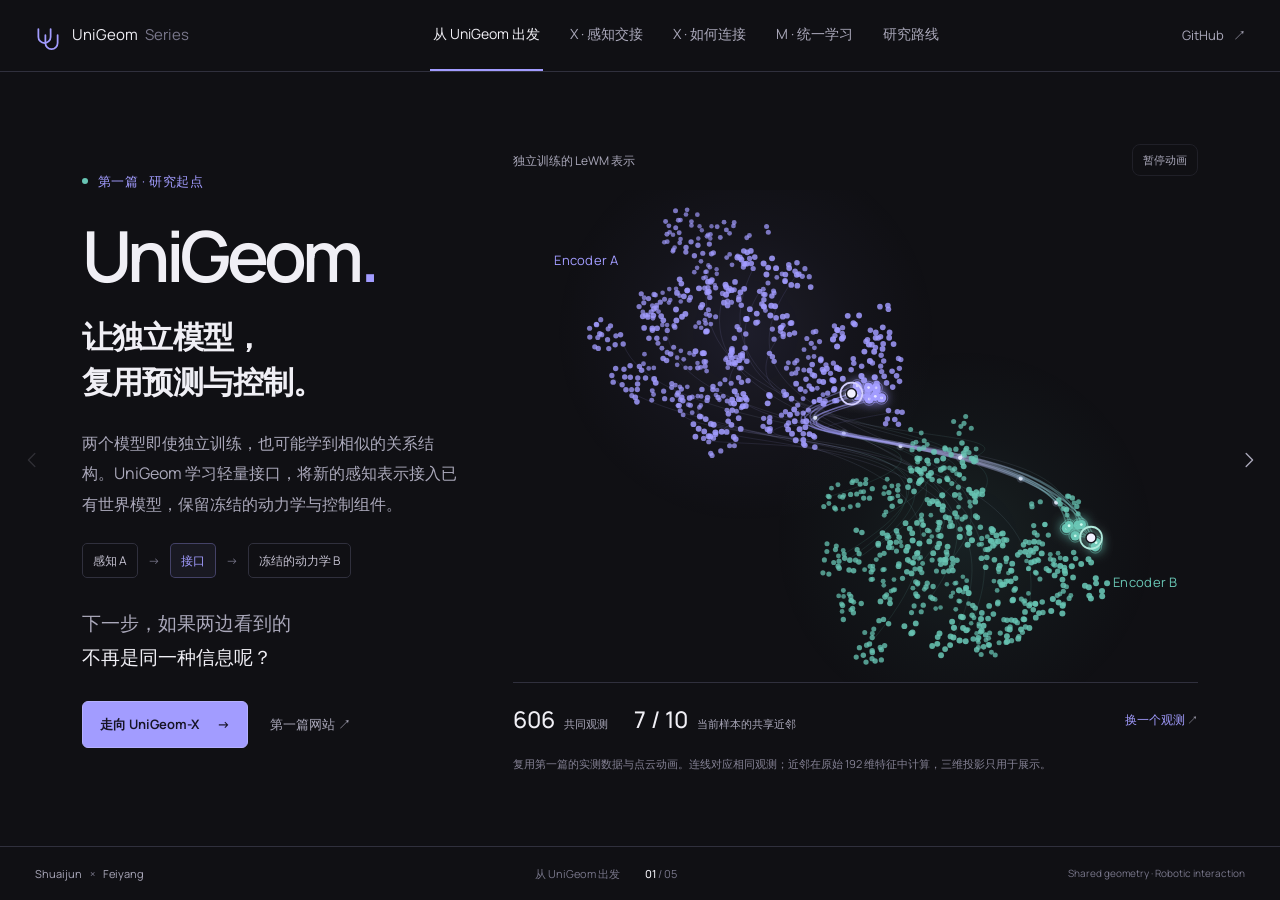
==== index.html @ cc05a34c "feat: publish five-page UniGeom series presentation" ====
<!doctype html>
<html lang="zh-CN">
<head>
  <meta charset="utf-8">
  <meta name="viewport" content="width=device-width,initial-scale=1,viewport-fit=cover">
  <meta name="theme-color" content="#101014">
  <meta name="description" content="从 UniGeom 到 UniGeom-X 与 UniGeom-M：连接独立模型，组织跨模态感知，探索原生多感知世界动作模型。">
  <meta property="og:title" content="UniGeom → UniGeom-X → UniGeom-M">
  <meta property="og:description" content="从共享几何出发，探索多感知机器人的连接、预测与控制。五页交互研究介绍。">
  <title>UniGeom Series — 从共享几何到多感知交互</title>
  <link rel="icon" href="assets/favicon.svg" type="image/svg+xml">
  <link rel="stylesheet" href="assets/site.css">
  <script type="module" src="assets/site.js"></script>
</head>
<body>
<a class="skip" href="#deck">跳到介绍</a>
<header class="site-header">
  <a class="brand" href="#unigeom" aria-label="UniGeom 系列首页"><svg viewBox="0 0 32 32" aria-hidden="true"><path d="M5 8v9a7 7 0 0 0 14 0V8M13 15v9a7 7 0 0 0 14 0v-9"/></svg><span>UniGeom <b>Series</b></span></a>
  <nav class="page-tabs" aria-label="介绍章节" role="tablist">
    <button role="tab" aria-selected="true" aria-controls="slide-unigeom" id="tab-unigeom" data-page="0">从 UniGeom 出发</button>
    <button role="tab" aria-selected="false" aria-controls="slide-handover" id="tab-handover" data-page="1" tabindex="-1">X · 感知交接</button>
    <button role="tab" aria-selected="false" aria-controls="slide-interface" id="tab-interface" data-page="2" tabindex="-1">X · 如何连接</button>
    <button role="tab" aria-selected="false" aria-controls="slide-model" id="tab-model" data-page="3" tabindex="-1">M · 统一学习</button>
    <button role="tab" aria-selected="false" aria-controls="slide-roadmap" id="tab-roadmap" data-page="4" tabindex="-1">研究路线</button>
  </nav>
  <label class="mobile-picker"><span class="sr-only">选择章节</span><select id="mobile-page"><option value="0">01 · 从 UniGeom 出发</option><option value="1">02 · X：感知交接</option><option value="2">03 · X：如何连接</option><option value="3">04 · M：统一学习</option><option value="4">05 · 研究路线</option></select></label>
  <a class="header-link" href="https://github.com/Shuaijun-LIU/UniGeom-X" target="_blank" rel="noopener">GitHub <span aria-hidden="true">↗</span></a>
</header>
<main id="deck" tabindex="-1">
  <section class="slide opening" id="slide-unigeom" role="tabpanel" aria-labelledby="tab-unigeom">
    <div class="copy hero-copy">
      <p class="eyebrow"><span class="status-dot"></span> 第一篇 · 研究起点</p>
      <h1>UniGeom<span class="period">.</span></h1>
      <h2>让独立模型，<br>复用预测与控制。</h2>
      <p class="lead">两个模型即使独立训练，也可能学到相似的关系结构。UniGeom 学习轻量接口，将新的感知表示接入已有世界模型，保留冻结的动力学与控制组件。</p>
      <div class="mini-route" aria-label="感知模型 A 通过接口连接冻结的动力学 B"><span>感知 A</span><i>→</i><span class="accent-box">接口</span><i>→</i><span>冻结的动力学 B</span></div>
      <p class="next-question">下一步，如果两边看到的<br><strong>不再是同一种信息呢？</strong></p>
      <div class="actions"><button class="button primary" data-go="1">走向 UniGeom-X <span aria-hidden="true">→</span></button><a class="text-link" href="https://nebulis-lab.com/UniGeom/" target="_blank" rel="noopener">第一篇网站 ↗</a></div>
    </div>
    <div class="visual hero-visual">
      <div class="visual-top"><span>独立训练的 LeWM 表示</span><button class="motion-toggle" aria-label="暂停动画" aria-pressed="false">暂停动画</button></div>
      <div class="cloud-stage"><canvas id="hero-cloud" aria-label="第一篇中 606 个共同观测的两组实际表征投影"></canvas><span class="cloud-label source">Encoder A</span><span class="cloud-label receiver">Encoder B</span></div>
      <div class="evidence-row"><div><strong>606</strong><span>共同观测</span></div><div><strong id="overlap">—</strong><span>当前样本的共享近邻</span></div><button id="next-observation" class="text-button">换一个观测 <span aria-hidden="true">↗</span></button></div>
      <p class="visual-note">复用第一篇的实测数据与点云动画。连线对应相同观测；近邻在原始 192 维特征中计算，三维投影只用于展示。</p>
      <p id="data-error" role="alert" hidden>实测点云未能加载，请刷新页面重试。</p>
    </div>
  </section>

  <section class="slide" id="slide-handover" role="tabpanel" aria-labelledby="tab-handover" hidden>
    <div class="copy">
      <p class="eyebrow"><span class="project-mark">02</span> UniGeom-X · 研究方案</p>
      <h2>同一个任务，<br>感知需求在变化。</h2>
      <p class="english-title">Shared Geometry for Cross-Modal Robotics</p>
      <p class="lead">插入一个插头，接近时需要看清孔位，接触后需要感知局部偏差和阻力。我们希望独立学习的视觉、深度与触觉能力，能在同一次操作中接续工作。</p>
      <div class="step-list" id="phase-controls" aria-label="查看交互阶段">
        <button data-phase="0" aria-pressed="true"><span>01</span><div><strong>接近目标</strong><p>视觉与深度建立目标位置和相对姿态。</p></div></button>
        <button data-phase="1" aria-pressed="false"><span>02</span><div><strong>建立接触</strong><p>触觉补充局部接触信息，延续已有任务状态。</p></div></button>
        <button data-phase="2" aria-pressed="false"><span>03</span><div><strong>修正并插入</strong><p>根据接触反馈调整动作，视觉继续提供全局信息。</p></div></button>
      </div>
      <p class="takeaway">感知可以切换，<strong>对任务的理解不应从头开始。</strong></p>
    </div>
    <div class="visual interaction-visual">
      <div class="visual-top"><span>同一次插入 · 连续交互示意</span><button class="motion-toggle" aria-label="暂停动画" aria-pressed="false">暂停动画</button></div>
      <div class="scene-area"><svg id="interaction-scene" viewBox="0 0 840 470" role="img" aria-label="机器人夹爪从接近目标到接触修正的概念动画"></svg></div>
      <div class="scene-controls"><label class="toggle"><input type="checkbox" id="occlusion"><span class="switch"></span>遮挡接触区域的视觉</label><span id="phase-label" class="phase-label">接近目标</span></div>
      <div class="memory-line"><span class="memory-dot"></span><span id="state-caption">目标孔位与任务目标，由视觉阶段建立。</span></div>
      <p class="visual-note">动作与传感器显示是研究情境示意，不是模型预测或实验结果。拟先从插入与抓取滑移任务验证。</p>
    </div>
  </section>

  <section class="slide" id="slide-interface" role="tabpanel" aria-labelledby="tab-interface" hidden>
    <div class="copy">
      <p class="eyebrow"><span class="project-mark">02</span> UniGeom-X · 候选机制</p>
      <h2>连接共同信息，<br>保留各自所长。</h2>
      <p class="lead">视觉看见场景，触觉感知局部接触。两者无法完整替代。我们只对齐当前交互中能够对应的关系，同时保留压力、滑移等模态特有的信息。</p>
      <div class="explanation-lines">
        <div><span class="line-number">1</span><p><strong>先保留独立模型。</strong>第一轮冻结编码器，用轻量接口学习局部几何关系。</p></div>
        <div><span class="line-number">2</span><p><strong>再承接交互状态。</strong>共同信息与各模态原有特征一起进入历史模块，支持 ACT 或 Diffusion Policy。</p></div>
        <div><span class="line-number">3</span><p><strong>最后看功能是否改善。</strong>比较普通融合、模态切换与几何接口，检验交接连续性和新模态接入成本。</p></div>
      </div>
      <p class="takeaway">研究重点是<strong>独立能力如何组合</strong>，而不是把所有模态压成相同表示。</p>
    </div>
    <div class="visual mechanism-visual">
      <div class="visual-top"><span>Shared Interaction Geometry</span><button class="motion-toggle" aria-label="暂停动画" aria-pressed="false">暂停动画</button></div>
      <div class="mechanism-toolbar"><div class="segmented" id="geometry-mode" aria-label="几何关系类型"><button data-relation="state" aria-pressed="true">状态关系</button><button data-relation="transition" aria-pressed="false">变化关系</button></div><label class="toggle"><input type="checkbox" id="touch-connected" checked><span class="switch"></span>接入触觉</label></div>
      <svg id="interface-scene" viewBox="0 0 920 510" role="img" aria-label="独立编码器通过共享关系与特有信息旁路连接历史状态和控制策略"></svg>
      <p class="operation-caption" id="interface-caption">局部形状和相对位置可以联系；触觉的局部压力信息仍沿独立旁路保留。</p>
      <p class="visual-note">候选接口示意。必要时可加入轻量接收方适配或动作修正。</p>
    </div>
  </section>

  <section class="slide" id="slide-model" role="tabpanel" aria-labelledby="tab-model" hidden>
    <div class="copy">
      <p class="eyebrow"><span class="project-mark sand">03</span> UniGeom-M · 研究方案</p>
      <h2>不仅决定动作，<br>也预测接触的后果。</h2>
      <p class="english-title">A Multimodal World-Action Model<br>for Robotic Interaction</p>
      <p class="lead">第三篇转向模型内部：继承开源预训练 WAM，改造跨模态交互与预测模块，让视觉、深度、触觉、受力和动作共同描述同一次物理交互。</p>
      <div class="model-thesis"><span class="small-label">关键研究问题</span><p>预测画面里已经接触，触觉与受力预测是否也合理？<strong>这种一致性，能否真正帮助生成更合适的动作？</strong></p></div>
      <p class="supporting">优先评估 N₀-TWAM 等已有底座；从新增深度与受力路径起步，再研究几何交互与物理一致性。目标是形成自己的模型权重、训练流程和部署能力。</p>
    </div>
    <div class="visual model-visual">
      <div class="visual-top"><span>一个模型，两种候选运行方式</span><button class="motion-toggle" aria-label="暂停动画" aria-pressed="false">暂停动画</button></div>
      <div class="segmented mode-control" id="model-mode" aria-label="模型运行方式"><button data-mode="joint" aria-pressed="true">联合生成世界与动作</button><button data-mode="conditioned" aria-pressed="false">给定动作，预测后果</button></div>
      <svg id="model-scene" viewBox="0 0 920 510" role="img" aria-label="多模态历史进入统一世界动作模型，产生未来感知与动作序列"></svg>
      <div class="candidate-row"><span>查看动作情境</span><div class="segmented" id="candidate-controls"><button data-candidate="advance" aria-pressed="false">继续前进</button><button data-candidate="correct" aria-pressed="true">修正姿态</button></div></div>
      <p class="operation-caption" id="model-caption">联合模式同时生成未来感知与动作；图中展示修正姿态这一示意情境。</p>
      <p class="visual-note">架构与定性后果均为方案示意，非训练模型输出。</p>
    </div>
  </section>

  <section class="slide roadmap-slide" id="slide-roadmap" role="tabpanel" aria-labelledby="tab-roadmap" hidden>
    <div class="roadmap-heading"><div><p class="eyebrow">一条主线，三个研究层次</p><h2>从复用已有能力，<br>到学习多感知交互。</h2></div><p>两项后续研究共享环境、数据与任务，<br>分别回答系统组合和模型学习的问题。</p></div>
    <div class="series-map">
      <article class="series-column foundation"><span class="series-index">01 / STARTING POINT</span><h3>UniGeom</h3><p class="series-tagline">连接已有模型</p><div class="series-glyph" id="glyph-foundation" aria-hidden="true"></div><p>用轻量接口替换感知，复用已有世界模型的预测与控制组件。</p><a href="https://nebulis-lab.com/UniGeom/" target="_blank" rel="noopener" class="text-link">查看第一篇的实验 ↗</a></article>
      <article class="series-column"><span class="series-index">02 / CROSS-MODAL</span><h3>UniGeom-X</h3><p class="series-tagline">组织独立感知能力</p><div class="series-glyph" id="glyph-x" aria-hidden="true"></div><p>先检验局部共享几何，再学习连接接口。重点看感知交接、信息互补和新模块接入。</p><span class="proposal-tag">独立模型 + 轻量连接</span></article>
      <article class="series-column model-column"><span class="series-index">03 / MULTIMODAL WAM</span><h3>UniGeom-M</h3><p class="series-tagline">统一学习物理交互</p><div class="series-glyph" id="glyph-m" aria-hidden="true"></div><p>从预训练 WAM 继续训练，联合预测多感知未来与动作，检验物理一致性对控制的作用。</p><span class="proposal-tag">架构改造 + 自主权重</span></article>
    </div>
    <div class="shared-foundation"><span class="foundation-label">共享实验基础</span><div><span>同步 RGB-D / 触觉 / 本体数据</span><span>插入与抓取滑移</span><span>失败、恢复与动作干预轨迹</span></div></div>
    <div class="research-path"><div><b>先跑通</b><p>选一个成熟平台，建立可执行基线。</p></div><span aria-hidden="true">→</span><div><b>再验证</b><p>公平比较接口、预测和真实控制收益。</p></div><span aria-hidden="true">→</span><div><b>按证据扩展</b><p>再考虑跨模型、跨传感器与更多任务。</p></div></div>
    <p class="roadmap-note">X 与 M 均为研究规划。新增模态须有可用的仿真数据支持；不要求集齐所有模态、平台或备选架构。</p>
  </section>
</main>
<button id="previous" class="page-arrow previous" aria-label="上一页"><svg viewBox="0 0 24 24" aria-hidden="true"><path d="m14 5-7 7 7 7"/></svg></button>
<button id="next" class="page-arrow next" aria-label="下一页"><svg viewBox="0 0 24 24" aria-hidden="true"><path d="m10 5 7 7-7 7"/></svg></button>
<footer><span>Shuaijun <span class="times">×</span> Feiyang</span><div class="footer-center"><span id="page-title">从 UniGeom 出发</span><span class="page-count"><b id="page-number">01</b> / 05</span></div><span class="footer-note">Shared geometry · Robotic interaction</span></footer>
<noscript><p class="noscript">请启用 JavaScript 以查看五页交互介绍。研究内容也可在仓库 README 中阅读。</p></noscript>
</body>
</html>
---- assets/site.css ----
@font-face{font-family:Manrope;src:url('fonts/manrope.ttf') format('truetype');font-display:swap;font-weight:200 800}
:root{color-scheme:dark;--bg:#101014;--surface:#17171f;--surface2:#1e1e29;--ink:#f0eff5;--muted:#aaa8ba;--faint:#79778b;--line:#30303d;--purple:#a29cff;--teal:#68c5b4;--sand:#d7b78f;--header:72px;--footer:54px}
*{box-sizing:border-box}html,body{margin:0;width:100%;height:100%}body{background:var(--bg);color:var(--ink);font:16px/1.75 Manrope,'Noto Sans CJK SC','Microsoft YaHei',Arial,sans-serif;overflow:hidden;-webkit-font-smoothing:antialiased}button,input,select{font:inherit}button,a,select{ -webkit-tap-highlight-color:transparent}button{color:inherit;cursor:pointer}button:disabled{opacity:.2;cursor:default}a{color:inherit;text-decoration:none}a:hover{color:var(--purple)}button{background:transparent;border:1px solid var(--line);border-radius:8px}button:hover:not(:disabled){background:#a29cff0c;border-color:#68627e}button:focus-visible,a:focus-visible,input:focus-visible,select:focus-visible{outline:2px solid var(--purple);outline-offset:5px}h1,h2,h3,p{margin:0}h1,h2,h3{font-weight:600;line-height:1.35;letter-spacing:-.035em}p{color:var(--muted)}strong{color:var(--ink);font-weight:600}[hidden]{display:none!important}svg{display:block;overflow:visible}svg text{font-family:Manrope,'Noto Sans CJK SC','Microsoft YaHei',Arial,sans-serif}svg path,svg line,svg polyline{stroke-linecap:round;stroke-linejoin:round}.sr-only{position:absolute;width:1px;height:1px;overflow:hidden;clip:rect(0,0,0,0)}.skip{position:fixed;top:-100px;left:20px;z-index:20}.skip:focus{top:10px;background:var(--surface);padding:10px}
.site-header{height:var(--header);padding:0 34px;display:flex;align-items:center;gap:28px;border-bottom:1px solid var(--line)}.brand{display:flex;gap:10px;align-items:center;white-space:nowrap;font-size:15px}.brand svg{width:28px;height:28px;stroke:var(--purple);stroke-width:2;fill:none}.brand b{font-weight:400;color:var(--faint);margin-left:4px}.page-tabs{display:flex;align-items:stretch;justify-content:center;gap:24px;flex:1;height:100%}.page-tabs button{border:0;border-bottom:2px solid transparent;border-radius:0;color:var(--muted);font-size:14px;white-space:nowrap;padding:0 3px}.page-tabs button[aria-selected=true]{border-bottom-color:var(--purple);color:var(--ink)}.page-tabs button:hover{background:none}.header-link{font-size:13px;color:var(--muted)}.header-link span{margin-left:6px}.mobile-picker{display:none}
#deck{height:calc(100dvh - var(--header) - var(--footer));max-width:1760px;margin:auto;position:relative}.slide{height:100%;display:grid;grid-template-columns:minmax(310px,.85fr) minmax(480px,1.55fr);align-items:center;gap:5%;padding:38px 6.4%;overflow-y:auto;scrollbar-width:thin;animation:enter .45s both}.copy{max-width:510px}.eyebrow{display:flex;align-items:center;gap:10px;color:var(--purple);font-size:13px;letter-spacing:.04em;margin-bottom:24px}.project-mark{border:1px solid #a29cff45;width:28px;height:28px;border-radius:50%;display:inline-flex;align-items:center;justify-content:center;font-size:11px}.project-mark.sand{color:var(--sand);border-color:#d7b78f45}.status-dot{width:6px;height:6px;background:var(--teal);border-radius:50%}h1{font-size:clamp(56px,5.5vw,88px);letter-spacing:-.065em;line-height:1.1;margin-bottom:20px}.period{color:var(--purple)}h2{font-size:clamp(29px,2.7vw,43px);line-height:1.45;letter-spacing:-.025em}.hero-copy h2{font-size:clamp(27px,2.45vw,39px)}.lead{font-size:16px;line-height:1.9;margin-top:23px}.english-title{font-size:13px;line-height:1.7;margin-top:13px;color:var(--purple);letter-spacing:.005em}.next-question{font-size:19px;line-height:1.8;margin-top:28px}.next-question strong{font-weight:500}.mini-route{display:flex;align-items:center;gap:10px;margin-top:24px;font-size:12px;white-space:nowrap}.mini-route span{border:1px solid var(--line);padding:6px 10px;border-radius:5px;color:#c4c1d0}.mini-route i{font-style:normal;color:var(--faint)}.mini-route .accent-box{color:var(--purple);background:#a29cff10;border-color:#a29cff50}.actions{display:flex;align-items:center;gap:22px;margin-top:27px}.button{padding:11px 17px;font-size:13px;display:inline-flex;align-items:center;gap:18px;border-radius:6px}.button.primary{background:#a29cff;color:#171425;border:1px solid #b4afff;font-weight:650}.button.primary:hover{background:#b5b0ff;color:#171425}.text-link{font-size:13px;color:var(--muted)}.text-button{font-size:12px;border:0;padding:8px 0;color:var(--purple);white-space:nowrap}.visual{min-width:0;display:flex;flex-direction:column;position:relative;align-self:center}.visual-top{display:flex;justify-content:space-between;align-items:center;gap:16px;color:var(--muted);font-size:12px;min-height:32px;margin-bottom:14px}.motion-toggle{font-size:11px;padding:5px 10px;color:var(--muted);border-color:#30303d80}.hero-visual{height:min(630px,calc(100dvh - 190px))}.cloud-stage{flex:1;position:relative;min-height:260px}.cloud-stage canvas{width:100%;height:100%;display:block}.cloud-label{position:absolute;font-size:13px;letter-spacing:.02em}.cloud-label.source{left:6%;top:12%;color:var(--purple)}.cloud-label.receiver{right:3%;bottom:18%;color:var(--teal)}.evidence-row{display:flex;align-items:center;gap:26px;border-top:1px solid var(--line);padding-top:16px}.evidence-row>div{display:flex;align-items:baseline;gap:9px}.evidence-row strong{font-size:23px;font-weight:500}.evidence-row span{font-size:11px;color:var(--muted)}.evidence-row>button{margin-left:auto}.visual-note{font-size:11px;line-height:1.8;color:#858295;margin-top:15px;max-width:730px}.step-list{margin:23px 0 20px;display:grid;gap:6px}.step-list button{display:flex;text-align:left;gap:15px;align-items:flex-start;padding:12px 14px;border-color:transparent}.step-list button>span{font-size:11px;color:var(--faint);padding-top:5px}.step-list button strong{font-size:15px;font-weight:500}.step-list button p{font-size:13px;line-height:1.7;margin-top:4px}.step-list button[aria-pressed=true]{background:#a29cff09;border-color:#a29cff36}.step-list button[aria-pressed=true]>span{color:var(--purple)}.takeaway{font-size:14px;line-height:1.9;border-left:2px solid var(--purple);padding-left:15px;margin-top:23px}.scene-area{position:relative;overflow:hidden;border-radius:12px;background:radial-gradient(ellipse at 58% 48%,#22212d 0%,#15151c 55%,#111117 85%);border:1px solid #292833}.scene-area svg{width:100%;height:auto}.scene-controls{display:flex;justify-content:space-between;align-items:center;gap:12px;margin-top:16px;font-size:12px}.toggle{display:inline-flex;align-items:center;gap:9px;font-size:12px;cursor:pointer;color:var(--muted);white-space:nowrap}.toggle input{position:absolute;width:1px;height:1px;opacity:0}.switch{width:30px;height:17px;border-radius:20px;border:1px solid #504d61;position:relative;background:#25232e;flex-shrink:0}.switch:after{content:'';position:absolute;left:3px;top:3px;width:9px;height:9px;border-radius:50%;background:#918caa;transition:transform .2s,background .2s}.toggle input:checked+.switch{background:#a29cff24;border-color:var(--purple)}.toggle input:checked+.switch:after{transform:translateX(13px);background:var(--purple)}.toggle input:focus-visible+.switch{outline:2px solid var(--purple);outline-offset:4px}.phase-label{color:var(--teal)}.memory-line{display:flex;align-items:center;gap:10px;margin-top:18px;padding:13px 16px;background:#68c5b40a;border:1px solid #68c5b42a;border-radius:7px;color:#b5c7c6;font-size:13px;min-height:51px}.memory-dot{width:6px;height:6px;border-radius:50%;background:var(--teal);flex-shrink:0}.explanation-lines{display:grid;gap:19px;margin-top:28px}.explanation-lines>div{display:flex;gap:16px}.line-number{font-size:12px;color:var(--purple);padding-top:3px}.explanation-lines p{font-size:14px;line-height:1.85}.explanation-lines strong{font-weight:500}.mechanism-toolbar{display:flex;align-items:center;justify-content:space-between;gap:12px;margin:8px 0 0}.segmented{display:inline-flex;border:1px solid var(--line);border-radius:7px;padding:3px;gap:3px}.segmented button{border:0;font-size:12px;padding:7px 12px;white-space:nowrap;color:var(--muted);border-radius:4px}.segmented button[aria-pressed=true]{background:#a29cff1b;color:#d5d1ff}.mechanism-visual>svg,.model-visual>svg{width:100%;height:auto}.operation-caption{font-size:13px;color:#b9b5c9;line-height:1.9;min-height:48px}.model-thesis{margin:26px 0 19px;border-left:2px solid var(--sand);padding-left:18px}.model-thesis .small-label{font-size:11px;color:var(--sand)}.model-thesis p{font-size:16px;margin-top:8px;line-height:1.9}.model-thesis strong{display:block;font-size:16px;font-weight:500;margin-top:5px}.supporting{font-size:13px;line-height:1.9}.mode-control{align-self:flex-start;margin:4px 0 6px}.candidate-row{display:flex;align-items:center;justify-content:space-between;gap:15px;margin:0 0 12px}.candidate-row>span{font-size:12px;color:var(--sand)}.model-visual .segmented button[aria-pressed=true]{background:#d7b78f1a;color:var(--sand)}
.roadmap-slide{display:flex;flex-direction:column;align-items:stretch;justify-content:center;gap:0;padding-top:24px;padding-bottom:24px}.roadmap-heading{display:flex;justify-content:space-between;align-items:flex-end;gap:30px;margin-bottom:30px}.roadmap-heading .eyebrow{margin-bottom:10px}.roadmap-heading h2{font-size:clamp(26px,2.5vw,37px)}.roadmap-heading>p{font-size:14px;line-height:1.9;margin-bottom:5px}.series-map{display:grid;grid-template-columns:repeat(3,1fr);gap:0}.series-column{padding:6px 35px 16px;border-left:1px solid var(--line);min-width:0}.series-column:first-child{padding-left:0;border:0}.series-column:last-child{padding-right:0}.series-index{font-size:10px;letter-spacing:.12em;color:var(--faint)}.series-column h3{font-size:34px;margin:12px 0 5px;color:var(--purple);letter-spacing:-.04em}.series-column.model-column h3{color:var(--sand)}.series-column.foundation h3{color:var(--ink)}.series-tagline{font-size:17px;color:var(--ink)}.series-glyph{height:73px;margin:12px 0}.series-glyph svg{height:100%;width:100%}.series-column>p:not(.series-tagline){font-size:13px;line-height:1.9;min-height:52px}.series-column .text-link,.proposal-tag{display:inline-block;margin-top:14px;font-size:11px;color:var(--faint)}.shared-foundation{margin-top:18px;border-top:1px solid var(--line);border-bottom:1px solid var(--line);padding:17px 0;display:flex;gap:35px;align-items:center}.foundation-label{font-size:12px;color:var(--teal);white-space:nowrap}.shared-foundation>div{display:flex;flex-wrap:wrap;gap:12px 35px;font-size:12px;color:var(--muted)}.research-path{display:flex;align-items:center;justify-content:space-between;gap:25px;margin-top:23px}.research-path>div{flex:1}.research-path b{font-size:14px;font-weight:500}.research-path p{font-size:12px;margin-top:5px}.research-path>span{color:var(--faint);font-size:18px}.roadmap-note{font-size:11px;color:var(--faint);margin-top:20px}.page-arrow{position:fixed;top:calc(50% - 16px);width:35px;height:52px;border:0;display:flex;justify-content:center;align-items:center;z-index:6;color:var(--muted)}.page-arrow svg{width:22px;height:22px;fill:none;stroke:currentColor;stroke-width:1.5}.previous{left:15px}.next{right:15px}footer{height:var(--footer);padding:0 35px;border-top:1px solid var(--line);display:flex;justify-content:space-between;align-items:center;font-size:11px;color:var(--faint)}footer>span:first-child{color:var(--muted)}.times{padding:0 6px;color:var(--faint)}.footer-center{display:flex;gap:25px;align-items:center}.page-count{font-size:11px}.page-count b{color:var(--ink);font-weight:500}.footer-note{font-size:10px}.noscript{position:fixed;bottom:65px;left:20px;background:var(--surface);padding:20px;z-index:8}.scene-label{font-size:14px;fill:#aaa8ba}.scene-title{font-size:17px;fill:#f0eff5}.scene-small{font-size:12px;fill:#858295}.scene-node{fill:#191921;stroke:#383543;stroke-width:1.2}.wire{fill:none;stroke:#494353;stroke-width:1.6}.wire.on{stroke:#a29cff}.svg-label{font-size:17px;fill:#e0dce9}.svg-small{font-size:13px;fill:#aaa8ba}.svg-tiny{font-size:12px;fill:#858295}.svg-title{font-size:20px;fill:#f0eff5}.node-active{stroke:#a29cff!important}.faded{opacity:.3}
@keyframes enter{from{opacity:0;transform:translateY(8px)}to{opacity:1;transform:translateY(0)}}
@media(min-width:1000px) and (max-height:780px){.slide{padding-top:22px;padding-bottom:22px;gap:4%}.eyebrow{margin-bottom:15px}.lead{font-size:14px;margin-top:17px}.hero-copy h1{font-size:65px}.hero-copy h2{font-size:30px}.next-question{font-size:16px;margin-top:18px}.mini-route{margin-top:18px}.actions{margin-top:20px}.step-list{margin:15px 0}.step-list button{padding:8px 10px}.takeaway{margin-top:16px;font-size:13px}.explanation-lines{gap:13px;margin-top:20px}.explanation-lines p{font-size:13px}.model-thesis{margin:18px 0}.model-thesis p,.model-thesis strong{font-size:14px}.visual-note{font-size:10px;margin-top:10px}.roadmap-heading{margin-bottom:20px}.series-glyph{height:55px;margin:8px 0}.series-column h3{font-size:30px}.shared-foundation{margin-top:12px;padding:13px 0}.research-path{margin-top:16px}.roadmap-note{margin-top:13px}}
@media(max-width:1190px){.site-header{padding:0 24px;gap:14px}.brand b{display:none}.page-tabs{gap:17px}.page-tabs button{font-size:12px}.slide{padding-left:6%;padding-right:6%;gap:4%;grid-template-columns:minmax(285px,.9fr) minmax(400px,1.4fr)}.evidence-row{gap:14px}.evidence-row strong{font-size:19px}.evidence-row>div{gap:6px}.evidence-row span{font-size:10px}.series-column{padding-left:25px;padding-right:25px}}
@media(max-width:950px){:root{--header:62px;--footer:54px}.brand{font-size:13px}.page-tabs{display:none}.mobile-picker{display:block;flex:1;text-align:center}.mobile-picker select{max-width:100%;font-size:13px;color:var(--ink);background:var(--bg);border:1px solid var(--line);padding:8px 10px;border-radius:6px}.slide{display:flex;flex-direction:column;align-items:stretch;padding:28px 7%;gap:25px;justify-content:flex-start}.copy{max-width:none}.hero-copy h1{font-size:56px}.copy h2{font-size:31px}.eyebrow{margin-bottom:12px}.lead{font-size:14px;line-height:1.9;margin-top:15px}.hero-copy .lead{max-width:600px}.mini-route{margin-top:17px}.next-question{font-size:16px;margin-top:18px}.next-question br{display:none}.actions{margin-top:19px}.hero-visual{height:460px;min-height:460px;width:100%}.visual{width:100%}.visual-top{font-size:11px}.visual-note{font-size:11px}.step-list{grid-template-columns:repeat(3,1fr);gap:5px}.step-list button{display:block;padding:10px}.step-list button>span{display:block;padding:0;margin-bottom:3px}.step-list button strong{font-size:13px}.step-list button p{font-size:11px}.takeaway{font-size:13px}.explanation-lines{gap:12px;margin-top:19px}.explanation-lines p{font-size:13px}.model-thesis{margin:20px 0}.model-thesis p,.model-thesis strong{font-size:14px}.roadmap-heading{display:block;margin-bottom:10px}.roadmap-heading>p{font-size:13px;margin-top:15px}.series-map{display:block}.series-column,.series-column:first-child,.series-column:last-child{padding:23px 0;border-left:0;border-bottom:1px solid var(--line)}.series-column h3{font-size:31px;margin-top:8px}.series-glyph{max-width:400px;height:55px;margin:8px 0}.series-column>p:not(.series-tagline){min-height:0;max-width:540px}.shared-foundation{flex-direction:column;align-items:flex-start;gap:10px;border-top:0;margin:0}.shared-foundation>div{gap:8px 20px}.research-path{gap:12px}.research-path p{font-size:11px}.roadmap-note{margin:15px 0}.page-arrow{top:auto;bottom:5px;height:44px;width:44px}.previous{left:5px}.next{right:5px}footer{padding:0 62px;font-size:10px}.footer-note{display:none}.footer-center{gap:12px}.visual-top .motion-toggle{font-size:10px}}
@media(max-width:500px){.site-header{padding:0 15px;gap:9px}.brand span{display:none}.brand svg{width:24px}.header-link{font-size:11px}.slide{padding:23px 22px;gap:25px}.copy h2{font-size:28px}.hero-copy h1{font-size:56px}.hero-copy h2{font-size:28px}.lead{font-size:13px}.english-title{font-size:11px}.mini-route{font-size:10px;gap:7px}.mini-route span{padding:5px 7px}.button{font-size:12px;padding:10px 12px;gap:12px}.actions{gap:16px}.text-link{font-size:11px}.hero-visual{height:375px;min-height:375px}.cloud-stage{min-height:230px}.cloud-label{font-size:11px}.evidence-row{gap:11px;flex-wrap:wrap}.evidence-row strong{font-size:18px}.evidence-row>button{margin-left:0}.evidence-row span{font-size:10px}.visual-note{font-size:10px}.step-list{display:flex;flex-direction:column;gap:3px;margin-bottom:12px}.step-list button{display:flex;gap:13px;text-align:left;padding:9px 11px}.step-list button>span{padding-top:3px}.step-list button p{font-size:12px}.step-list button strong{font-size:14px}.takeaway{margin-top:17px}.scene-controls{align-items:flex-start;font-size:10px;gap:7px}.toggle{font-size:11px;gap:7px}.memory-line{font-size:12px;padding:11px 12px}.mechanism-toolbar{flex-wrap:wrap;gap:12px;margin-bottom:12px}.segmented button{font-size:11px;padding:6px 9px}.mechanism-visual>svg,.model-visual>svg{min-height:255px}.operation-caption{font-size:12px}.candidate-row{flex-wrap:wrap;margin-top:8px;gap:7px}.candidate-row>span{font-size:11px}.mode-control{width:100%}.mode-control button{flex:1;font-size:10px;padding:7px 6px}.footer-center{gap:10px}#page-title{display:none}.research-path{flex-direction:column;align-items:flex-start;gap:12px}.research-path>span{display:none}.research-path p{font-size:12px}.research-path>div{padding-left:13px;border-left:1px solid var(--line)}.roadmap-heading>p br{display:none}}
@media(prefers-reduced-motion:reduce){*,*:before,*:after{animation:none!important;transition:none!important}}
.flow-light{stroke-dashoffset:var(--flow-offset,0)}.contact-ring{opacity:var(--contact-opacity,.65)}.motion-paused .flow-light{stroke-dashoffset:0;opacity:.6}.motion-paused .contact-ring{opacity:.65}.roadmap-slide .flow-light{stroke-dashoffset:0}
@media(max-width:500px){.scene-area svg{min-height:260px}.mechanism-visual>svg,.model-visual>svg{min-height:0;margin:10px 0}.visual-top{gap:8px}.visual-top>span{max-width:75%}}
.roadmap-slide{gap:0;justify-content:safe center}.slide{align-items:safe center}.visual{align-self:safe center}
@media(min-width:951px) and (max-height:780px){.mechanism-visual>svg,.model-visual>svg{max-height:310px}.scene-area svg{max-height:330px}.visual-top{margin-bottom:9px}.operation-caption{min-height:0}.scene-controls{margin-top:12px}.memory-line{margin-top:12px}.roadmap-heading h2{font-size:28px}.series-column{padding-bottom:10px}.series-column h3{margin-top:8px}.series-column .text-link,.proposal-tag{margin-top:8px}.roadmap-slide{padding-top:17px;padding-bottom:17px}}
@media(max-width:950px){.slide{align-items:stretch}.roadmap-slide{justify-content:flex-start}.visual{flex-shrink:0}}
.roadmap-slide{align-items:stretch}
@media(min-width:951px) and (max-height:780px){#slide-handover .step-list button{padding-top:6px;padding-bottom:6px}}
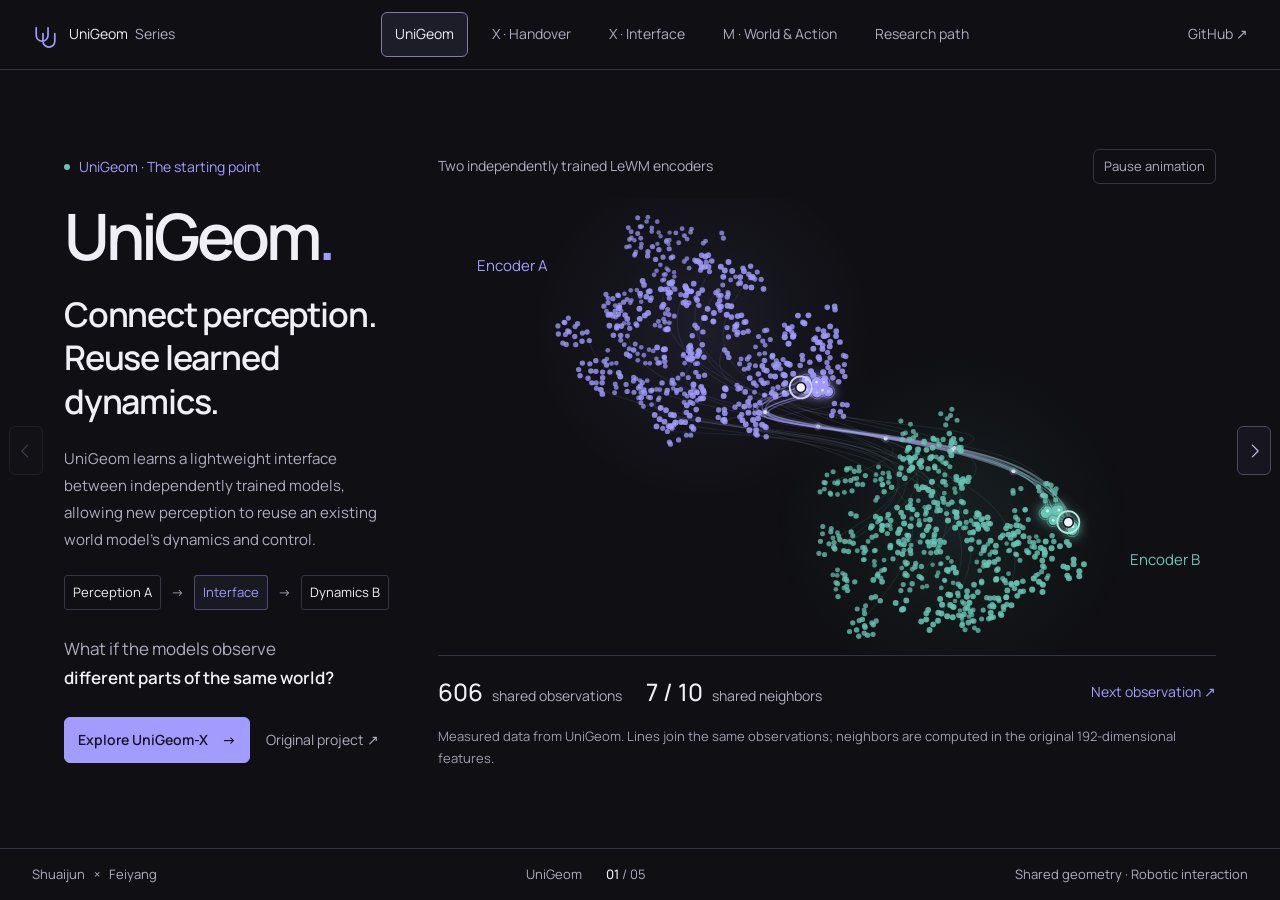
==== commit 829694b8: "design: refine English presentation and architecture diagrams" ====
--- a/index.html
+++ b/index.html
@@ -1,128 +1,121 @@
-<!doctype html>
-<html lang="zh-CN">
+<!DOCTYPE html>
+
+<html lang="en">
 <head>
-  <meta charset="utf-8">
-  <meta name="viewport" content="width=device-width,initial-scale=1,viewport-fit=cover">
-  <meta name="theme-color" content="#101014">
-  <meta name="description" content="从 UniGeom 到 UniGeom-X 与 UniGeom-M：连接独立模型，组织跨模态感知，探索原生多感知世界动作模型。">
-  <meta property="og:title" content="UniGeom → UniGeom-X → UniGeom-M">
-  <meta property="og:description" content="从共享几何出发，探索多感知机器人的连接、预测与控制。五页交互研究介绍。">
-  <title>UniGeom Series — 从共享几何到多感知交互</title>
-  <link rel="icon" href="assets/favicon.svg" type="image/svg+xml">
-  <link rel="stylesheet" href="assets/site.css">
-  <script type="module" src="assets/site.js"></script>
+<meta charset="utf-8"/>
+<meta content="width=device-width,initial-scale=1,viewport-fit=cover" name="viewport"/>
+<meta content="#101014" name="theme-color"/>
+<meta content="From UniGeom to UniGeom-X and UniGeom-M: shared geometry, cross-modal sensory collaboration, and multimodal world-action learning." name="description"/>
+<meta content="UniGeom → UniGeom-X → UniGeom-M" property="og:title"/>
+<meta content="Five interactive pages on the next two projects in the UniGeom series." property="og:description"/>
+<title>UniGeom Series — From Model Reuse to Multimodal Interaction</title>
+<link href="assets/favicon.svg" rel="icon" type="image/svg+xml"/>
+<link href="assets/site.css" rel="stylesheet"/>
+<script src="assets/site.js" type="module"></script>
 </head>
 <body>
-<a class="skip" href="#deck">跳到介绍</a>
+<a class="skip" href="#deck">Skip to presentation</a>
 <header class="site-header">
-  <a class="brand" href="#unigeom" aria-label="UniGeom 系列首页"><svg viewBox="0 0 32 32" aria-hidden="true"><path d="M5 8v9a7 7 0 0 0 14 0V8M13 15v9a7 7 0 0 0 14 0v-9"/></svg><span>UniGeom <b>Series</b></span></a>
-  <nav class="page-tabs" aria-label="介绍章节" role="tablist">
-    <button role="tab" aria-selected="true" aria-controls="slide-unigeom" id="tab-unigeom" data-page="0">从 UniGeom 出发</button>
-    <button role="tab" aria-selected="false" aria-controls="slide-handover" id="tab-handover" data-page="1" tabindex="-1">X · 感知交接</button>
-    <button role="tab" aria-selected="false" aria-controls="slide-interface" id="tab-interface" data-page="2" tabindex="-1">X · 如何连接</button>
-    <button role="tab" aria-selected="false" aria-controls="slide-model" id="tab-model" data-page="3" tabindex="-1">M · 统一学习</button>
-    <button role="tab" aria-selected="false" aria-controls="slide-roadmap" id="tab-roadmap" data-page="4" tabindex="-1">研究路线</button>
-  </nav>
-  <label class="mobile-picker"><span class="sr-only">选择章节</span><select id="mobile-page"><option value="0">01 · 从 UniGeom 出发</option><option value="1">02 · X：感知交接</option><option value="2">03 · X：如何连接</option><option value="3">04 · M：统一学习</option><option value="4">05 · 研究路线</option></select></label>
-  <a class="header-link" href="https://github.com/Shuaijun-LIU/UniGeom-X" target="_blank" rel="noopener">GitHub <span aria-hidden="true">↗</span></a>
+<a aria-label="UniGeom series home" class="brand" href="#unigeom"><svg aria-hidden="true" viewbox="0 0 32 32"><path d="M5 8v9a7 7 0 0 0 14 0V8M13 15v9a7 7 0 0 0 14 0v-9"></path></svg><span>UniGeom <b>Series</b></span></a>
+<nav aria-label="Presentation chapters" class="page-tabs" role="tablist">
+<button aria-controls="slide-unigeom" aria-selected="true" data-page="0" id="tab-unigeom" role="tab">UniGeom</button>
+<button aria-controls="slide-handover" aria-selected="false" data-page="1" id="tab-handover" role="tab" tabindex="-1">X · Handover</button>
+<button aria-controls="slide-interface" aria-selected="false" data-page="2" id="tab-interface" role="tab" tabindex="-1">X · Interface</button>
+<button aria-controls="slide-model" aria-selected="false" data-page="3" id="tab-model" role="tab" tabindex="-1">M · World &amp; Action</button>
+<button aria-controls="slide-roadmap" aria-selected="false" data-page="4" id="tab-roadmap" role="tab" tabindex="-1">Research path</button>
+</nav>
+<label class="mobile-picker"><span class="sr-only">Select a chapter</span><select id="mobile-page"><option value="0">01 · UniGeom</option><option value="1">02 · X: Handover</option><option value="2">03 · X: Interface</option><option value="3">04 · M: World &amp; Action</option><option value="4">05 · Research path</option></select></label>
+<a class="header-link" href="https://github.com/Shuaijun-LIU/UniGeom-X" rel="noopener" target="_blank">GitHub <span aria-hidden="true">↗</span></a>
 </header>
 <main id="deck" tabindex="-1">
-  <section class="slide opening" id="slide-unigeom" role="tabpanel" aria-labelledby="tab-unigeom">
-    <div class="copy hero-copy">
-      <p class="eyebrow"><span class="status-dot"></span> 第一篇 · 研究起点</p>
-      <h1>UniGeom<span class="period">.</span></h1>
-      <h2>让独立模型，<br>复用预测与控制。</h2>
-      <p class="lead">两个模型即使独立训练，也可能学到相似的关系结构。UniGeom 学习轻量接口，将新的感知表示接入已有世界模型，保留冻结的动力学与控制组件。</p>
-      <div class="mini-route" aria-label="感知模型 A 通过接口连接冻结的动力学 B"><span>感知 A</span><i>→</i><span class="accent-box">接口</span><i>→</i><span>冻结的动力学 B</span></div>
-      <p class="next-question">下一步，如果两边看到的<br><strong>不再是同一种信息呢？</strong></p>
-      <div class="actions"><button class="button primary" data-go="1">走向 UniGeom-X <span aria-hidden="true">→</span></button><a class="text-link" href="https://nebulis-lab.com/UniGeom/" target="_blank" rel="noopener">第一篇网站 ↗</a></div>
-    </div>
-    <div class="visual hero-visual">
-      <div class="visual-top"><span>独立训练的 LeWM 表示</span><button class="motion-toggle" aria-label="暂停动画" aria-pressed="false">暂停动画</button></div>
-      <div class="cloud-stage"><canvas id="hero-cloud" aria-label="第一篇中 606 个共同观测的两组实际表征投影"></canvas><span class="cloud-label source">Encoder A</span><span class="cloud-label receiver">Encoder B</span></div>
-      <div class="evidence-row"><div><strong>606</strong><span>共同观测</span></div><div><strong id="overlap">—</strong><span>当前样本的共享近邻</span></div><button id="next-observation" class="text-button">换一个观测 <span aria-hidden="true">↗</span></button></div>
-      <p class="visual-note">复用第一篇的实测数据与点云动画。连线对应相同观测；近邻在原始 192 维特征中计算，三维投影只用于展示。</p>
-      <p id="data-error" role="alert" hidden>实测点云未能加载，请刷新页面重试。</p>
-    </div>
-  </section>
+<section aria-labelledby="tab-unigeom" class="slide opening" id="slide-unigeom" role="tabpanel">
+<div class="copy hero-copy">
+<p class="eyebrow"><span class="status-dot"></span> UniGeom · The starting point</p>
+<h1>UniGeom<span class="period">.</span></h1>
+<h2>Connect perception.<br/>Reuse learned dynamics.</h2>
+<p class="lead">UniGeom learns a lightweight interface between independently trained models, allowing new perception to reuse an existing world model’s dynamics and control.</p>
+<div aria-label="Perception A connects through an interface to frozen dynamics B" class="mini-route"><span>Perception A</span><i>→</i><span class="accent-box">Interface</span><i>→</i><span>Dynamics B</span></div>
+<p class="next-question">What if the models observe<br/><strong>different parts of the same world?</strong></p>
+<div class="actions"><button class="button primary" data-go="1">Explore UniGeom-X <span aria-hidden="true">→</span></button><a class="text-link" href="https://nebulis-lab.com/UniGeom/" rel="noopener" target="_blank">Original project ↗</a></div>
+</div>
+<div class="visual hero-visual">
+<div class="visual-top"><span>Two independently trained LeWM encoders</span><button aria-label="Pause animation" aria-pressed="false" class="motion-toggle">Pause animation</button></div>
+<div class="cloud-stage"><canvas aria-label="Measured representation projections of 606 shared observations from UniGeom" id="hero-cloud"></canvas><span class="cloud-label source">Encoder A</span><span class="cloud-label receiver">Encoder B</span></div>
+<div class="evidence-row"><div><strong>606</strong><span>shared observations</span></div><div><strong id="overlap">—</strong><span>shared neighbors</span></div><button class="text-button" id="next-observation">Next observation ↗</button></div>
+<p class="visual-note">Measured data from UniGeom. Lines join the same observations; neighbors are computed in the original 192-dimensional features.</p>
+<p hidden="" id="data-error" role="alert">The measured point cloud could not be loaded. Please refresh to retry.</p>
+</div>
+</section>
+<section aria-labelledby="tab-handover" class="slide" hidden="" id="slide-handover" role="tabpanel">
+<div class="copy">
+<p class="eyebrow">UniGeom-X · Research direction</p>
+<h2>The task continues.<br/>The senses change.</h2>
+<p class="english-title">Shared Geometry for Cross-Modal Robotics</p>
+<p class="lead">Vision and depth locate the socket. After contact, touch reveals misalignment and resistance. Can independent sensory models continue the same task?</p>
+<div aria-label="Interaction stage" class="step-list" id="phase-controls">
+<button aria-pressed="true" data-phase="0"><span>01</span><div><strong>Approach</strong><p>Vision and depth establish the target pose.</p></div></button>
+<button aria-pressed="false" data-phase="1"><span>02</span><div><strong>Make contact</strong><p>Touch adds evidence about local contact.</p></div></button>
+<button aria-pressed="false" data-phase="2"><span>03</span><div><strong>Correct and insert</strong><p>Contact feedback guides the next correction.</p></div></button>
+</div>
+<p class="takeaway">Changing sensors <strong>should not reset the task.</strong></p>
+</div>
+<div class="visual interaction-visual">
+<div class="visual-top"><span>One insertion, changing sensory evidence</span><button aria-label="Pause animation" aria-pressed="false" class="motion-toggle">Pause animation</button></div>
+<div class="scene-area"><svg aria-label="Illustrative gripper approach, contact and insertion" id="interaction-scene" role="img" viewbox="0 0 840 470"></svg></div>
+<div class="scene-controls"><label class="toggle"><input id="occlusion" type="checkbox"/><span class="switch"></span>Occlude the contact region</label><span class="phase-label" id="phase-label">Approach</span></div>
+<div class="memory-line"><span class="memory-dot"></span><span id="state-caption">Vision establishes the target; its identity stays in memory.</span></div>
+<p class="visual-note">Conceptual interaction, not an experimental rollout. Initial tasks: insertion and grasp/slip recovery.</p>
+</div>
+</section>
+<section aria-labelledby="tab-interface" class="slide" hidden="" id="slide-interface" role="tabpanel">
+<div class="copy">
+<p class="eyebrow">UniGeom-X · Proposed interface</p>
+<h2>Share what overlaps.<br/>Keep what is unique.</h2>
+<p class="lead">Vision and touch share only part of the world. Align those relations, preserve private evidence, and carry the interaction state forward.</p>
+<div class="explanation-lines"><div><span class="line-number">1</span><p><strong>Keep the encoders independent.</strong> Learn small interfaces over frozen features.</p></div><div><span class="line-number">2</span><p><strong>Preserve contact evidence.</strong> Pressure and slip need not match a visual representation.</p></div><div><span class="line-number">3</span><p><strong>Test functional reuse.</strong> Compare handover continuity and the cost of adding a new sensor.</p></div></div>
+<p class="takeaway chinese-note" lang="zh-CN">第二篇连接独立的感知模型：只对齐能够共享的信息，保留各模态的独特能力，让视觉与触觉在操作过程中接续工作。</p>
+</div>
+<div class="visual mechanism-visual">
+<div class="visual-top"><span>Independent models → a shared interaction state</span><button aria-label="Pause animation" aria-pressed="false" class="motion-toggle">Pause animation</button></div>
+<div class="mechanism-toolbar"><div aria-label="Geometry relation type" class="segmented" id="geometry-mode"><button aria-pressed="true" data-relation="state">State relations</button><button aria-pressed="false" data-relation="transition">Transition relations</button></div><label class="toggle"><input checked="" id="touch-connected" type="checkbox"/><span class="switch"></span>Connect touch</label></div>
+<svg aria-label="Independent encoders, partial shared geometry, preserved private features and persistent control state" id="interface-scene" role="img" viewbox="0 0 920 510"></svg>
+<p class="operation-caption" id="interface-caption">Relate local shape and pose while retaining the original contact evidence.</p>
+<p class="visual-note">Proposed mechanism. A lightweight receiving adapter or action correction can be added when needed.</p>
+</div>
+</section>
+<section aria-labelledby="tab-model" class="slide" hidden="" id="slide-model" role="tabpanel">
+<div class="copy">
+<p class="eyebrow">UniGeom-M · Research direction</p>
+<h2>Generate actions.<br/>Anticipate contact.</h2>
+<p class="english-title">A Multimodal World-Action Model<br/>for Robotic Interaction</p>
+<p class="lead">Adapt a pretrained World-Action Model to jointly generate actions and multimodal futures that describe the same physical interaction.</p>
+<div class="model-thesis"><span class="small-label">The central question</span><p>If the predicted scene shows contact, do touch and force agree?<strong>Can this consistency improve the next action?</strong></p></div>
+<p class="supporting chinese-note" lang="zh-CN">第三篇转向模型内部：继承开源预训练 WAM，改造跨模态交互与预测模块，让视觉、深度、触觉、受力和动作共同描述同一次物理交互。</p>
+</div>
+<div class="visual model-visual">
+<div class="visual-top"><span>One model for world and action</span><button aria-label="Pause animation" aria-pressed="false" class="motion-toggle">Pause animation</button></div>
+<div aria-label="Model operating mode" class="segmented mode-control" id="model-mode"><button aria-pressed="true" data-mode="joint">Joint generation</button><button aria-pressed="false" data-mode="conditioned">Action-conditioned prediction</button></div>
+<svg aria-label="Multimodal history, a world-action model, future observations and actions" id="model-scene" role="img" viewbox="0 0 920 510"></svg>
+<div class="candidate-row"><span>Action scenario</span><div class="segmented" id="candidate-controls"><button aria-pressed="false" data-candidate="advance">Keep advancing</button><button aria-pressed="true" data-candidate="correct">Correct the pose</button></div></div>
+<p class="operation-caption" id="model-caption">Illustrative joint output: correct the pose, then continue insertion.</p>
 
-  <section class="slide" id="slide-handover" role="tabpanel" aria-labelledby="tab-handover" hidden>
-    <div class="copy">
-      <p class="eyebrow"><span class="project-mark">02</span> UniGeom-X · 研究方案</p>
-      <h2>同一个任务，<br>感知需求在变化。</h2>
-      <p class="english-title">Shared Geometry for Cross-Modal Robotics</p>
-      <p class="lead">插入一个插头，接近时需要看清孔位，接触后需要感知局部偏差和阻力。我们希望独立学习的视觉、深度与触觉能力，能在同一次操作中接续工作。</p>
-      <div class="step-list" id="phase-controls" aria-label="查看交互阶段">
-        <button data-phase="0" aria-pressed="true"><span>01</span><div><strong>接近目标</strong><p>视觉与深度建立目标位置和相对姿态。</p></div></button>
-        <button data-phase="1" aria-pressed="false"><span>02</span><div><strong>建立接触</strong><p>触觉补充局部接触信息，延续已有任务状态。</p></div></button>
-        <button data-phase="2" aria-pressed="false"><span>03</span><div><strong>修正并插入</strong><p>根据接触反馈调整动作，视觉继续提供全局信息。</p></div></button>
-      </div>
-      <p class="takeaway">感知可以切换，<strong>对任务的理解不应从头开始。</strong></p>
-    </div>
-    <div class="visual interaction-visual">
-      <div class="visual-top"><span>同一次插入 · 连续交互示意</span><button class="motion-toggle" aria-label="暂停动画" aria-pressed="false">暂停动画</button></div>
-      <div class="scene-area"><svg id="interaction-scene" viewBox="0 0 840 470" role="img" aria-label="机器人夹爪从接近目标到接触修正的概念动画"></svg></div>
-      <div class="scene-controls"><label class="toggle"><input type="checkbox" id="occlusion"><span class="switch"></span>遮挡接触区域的视觉</label><span id="phase-label" class="phase-label">接近目标</span></div>
-      <div class="memory-line"><span class="memory-dot"></span><span id="state-caption">目标孔位与任务目标，由视觉阶段建立。</span></div>
-      <p class="visual-note">动作与传感器显示是研究情境示意，不是模型预测或实验结果。拟先从插入与抓取滑移任务验证。</p>
-    </div>
-  </section>
-
-  <section class="slide" id="slide-interface" role="tabpanel" aria-labelledby="tab-interface" hidden>
-    <div class="copy">
-      <p class="eyebrow"><span class="project-mark">02</span> UniGeom-X · 候选机制</p>
-      <h2>连接共同信息，<br>保留各自所长。</h2>
-      <p class="lead">视觉看见场景，触觉感知局部接触。两者无法完整替代。我们只对齐当前交互中能够对应的关系，同时保留压力、滑移等模态特有的信息。</p>
-      <div class="explanation-lines">
-        <div><span class="line-number">1</span><p><strong>先保留独立模型。</strong>第一轮冻结编码器，用轻量接口学习局部几何关系。</p></div>
-        <div><span class="line-number">2</span><p><strong>再承接交互状态。</strong>共同信息与各模态原有特征一起进入历史模块，支持 ACT 或 Diffusion Policy。</p></div>
-        <div><span class="line-number">3</span><p><strong>最后看功能是否改善。</strong>比较普通融合、模态切换与几何接口，检验交接连续性和新模态接入成本。</p></div>
-      </div>
-      <p class="takeaway">研究重点是<strong>独立能力如何组合</strong>，而不是把所有模态压成相同表示。</p>
-    </div>
-    <div class="visual mechanism-visual">
-      <div class="visual-top"><span>Shared Interaction Geometry</span><button class="motion-toggle" aria-label="暂停动画" aria-pressed="false">暂停动画</button></div>
-      <div class="mechanism-toolbar"><div class="segmented" id="geometry-mode" aria-label="几何关系类型"><button data-relation="state" aria-pressed="true">状态关系</button><button data-relation="transition" aria-pressed="false">变化关系</button></div><label class="toggle"><input type="checkbox" id="touch-connected" checked><span class="switch"></span>接入触觉</label></div>
-      <svg id="interface-scene" viewBox="0 0 920 510" role="img" aria-label="独立编码器通过共享关系与特有信息旁路连接历史状态和控制策略"></svg>
-      <p class="operation-caption" id="interface-caption">局部形状和相对位置可以联系；触觉的局部压力信息仍沿独立旁路保留。</p>
-      <p class="visual-note">候选接口示意。必要时可加入轻量接收方适配或动作修正。</p>
-    </div>
-  </section>
-
-  <section class="slide" id="slide-model" role="tabpanel" aria-labelledby="tab-model" hidden>
-    <div class="copy">
-      <p class="eyebrow"><span class="project-mark sand">03</span> UniGeom-M · 研究方案</p>
-      <h2>不仅决定动作，<br>也预测接触的后果。</h2>
-      <p class="english-title">A Multimodal World-Action Model<br>for Robotic Interaction</p>
-      <p class="lead">第三篇转向模型内部：继承开源预训练 WAM，改造跨模态交互与预测模块，让视觉、深度、触觉、受力和动作共同描述同一次物理交互。</p>
-      <div class="model-thesis"><span class="small-label">关键研究问题</span><p>预测画面里已经接触，触觉与受力预测是否也合理？<strong>这种一致性，能否真正帮助生成更合适的动作？</strong></p></div>
-      <p class="supporting">优先评估 N₀-TWAM 等已有底座；从新增深度与受力路径起步，再研究几何交互与物理一致性。目标是形成自己的模型权重、训练流程和部署能力。</p>
-    </div>
-    <div class="visual model-visual">
-      <div class="visual-top"><span>一个模型，两种候选运行方式</span><button class="motion-toggle" aria-label="暂停动画" aria-pressed="false">暂停动画</button></div>
-      <div class="segmented mode-control" id="model-mode" aria-label="模型运行方式"><button data-mode="joint" aria-pressed="true">联合生成世界与动作</button><button data-mode="conditioned" aria-pressed="false">给定动作，预测后果</button></div>
-      <svg id="model-scene" viewBox="0 0 920 510" role="img" aria-label="多模态历史进入统一世界动作模型，产生未来感知与动作序列"></svg>
-      <div class="candidate-row"><span>查看动作情境</span><div class="segmented" id="candidate-controls"><button data-candidate="advance" aria-pressed="false">继续前进</button><button data-candidate="correct" aria-pressed="true">修正姿态</button></div></div>
-      <p class="operation-caption" id="model-caption">联合模式同时生成未来感知与动作；图中展示修正姿态这一示意情境。</p>
-      <p class="visual-note">架构与定性后果均为方案示意，非训练模型输出。</p>
-    </div>
-  </section>
-
-  <section class="slide roadmap-slide" id="slide-roadmap" role="tabpanel" aria-labelledby="tab-roadmap" hidden>
-    <div class="roadmap-heading"><div><p class="eyebrow">一条主线，三个研究层次</p><h2>从复用已有能力，<br>到学习多感知交互。</h2></div><p>两项后续研究共享环境、数据与任务，<br>分别回答系统组合和模型学习的问题。</p></div>
-    <div class="series-map">
-      <article class="series-column foundation"><span class="series-index">01 / STARTING POINT</span><h3>UniGeom</h3><p class="series-tagline">连接已有模型</p><div class="series-glyph" id="glyph-foundation" aria-hidden="true"></div><p>用轻量接口替换感知，复用已有世界模型的预测与控制组件。</p><a href="https://nebulis-lab.com/UniGeom/" target="_blank" rel="noopener" class="text-link">查看第一篇的实验 ↗</a></article>
-      <article class="series-column"><span class="series-index">02 / CROSS-MODAL</span><h3>UniGeom-X</h3><p class="series-tagline">组织独立感知能力</p><div class="series-glyph" id="glyph-x" aria-hidden="true"></div><p>先检验局部共享几何，再学习连接接口。重点看感知交接、信息互补和新模块接入。</p><span class="proposal-tag">独立模型 + 轻量连接</span></article>
-      <article class="series-column model-column"><span class="series-index">03 / MULTIMODAL WAM</span><h3>UniGeom-M</h3><p class="series-tagline">统一学习物理交互</p><div class="series-glyph" id="glyph-m" aria-hidden="true"></div><p>从预训练 WAM 继续训练，联合预测多感知未来与动作，检验物理一致性对控制的作用。</p><span class="proposal-tag">架构改造 + 自主权重</span></article>
-    </div>
-    <div class="shared-foundation"><span class="foundation-label">共享实验基础</span><div><span>同步 RGB-D / 触觉 / 本体数据</span><span>插入与抓取滑移</span><span>失败、恢复与动作干预轨迹</span></div></div>
-    <div class="research-path"><div><b>先跑通</b><p>选一个成熟平台，建立可执行基线。</p></div><span aria-hidden="true">→</span><div><b>再验证</b><p>公平比较接口、预测和真实控制收益。</p></div><span aria-hidden="true">→</span><div><b>按证据扩展</b><p>再考虑跨模型、跨传感器与更多任务。</p></div></div>
-    <p class="roadmap-note">X 与 M 均为研究规划。新增模态须有可用的仿真数据支持；不要求集齐所有模态、平台或备选架构。</p>
-  </section>
+</div>
+</section>
+<section aria-labelledby="tab-roadmap" class="slide roadmap-slide" hidden="" id="slide-roadmap" role="tabpanel">
+<div class="roadmap-heading"><div><p class="eyebrow">One series, three research questions</p><h2>From reusing models<br/>to learning interaction.</h2></div><p>Shared environments and data.<br/>Distinct questions and contributions.</p></div>
+<div class="series-map">
+<article class="series-column foundation"><h3>UniGeom</h3><p class="series-tagline">Reuse existing dynamics</p><div aria-hidden="true" class="series-glyph" id="glyph-foundation"></div><p>Adapt perception while retaining an existing world model’s prediction and control.</p><a class="text-link" href="https://nebulis-lab.com/UniGeom/" rel="noopener" target="_blank">Explore the first project ↗</a></article>
+<article class="series-column"><h3>UniGeom-X</h3><p class="series-tagline">Connect independent senses</p><div aria-hidden="true" class="series-glyph" id="glyph-x"></div><p>Connect independent senses through partial geometry, task memory and complementary evidence.</p></article>
+<article class="series-column model-column"><h3>UniGeom-M</h3><p class="series-tagline">Learn world and action together</p><div aria-hidden="true" class="series-glyph" id="glyph-m"></div><p>Learn multimodal futures and actions together, then test their consistency in control.</p></article>
+</div>
+<div class="shared-foundation"><span class="foundation-label">Shared foundation</span><div><span>Synchronized RGB-D, touch and robot state</span><span>Insertion and slip recovery</span><span>Failures, recovery and action interventions</span></div></div>
+<div class="research-path"><div><b>Establish a baseline</b><p>One platform, executable tasks and synchronized data.</p></div><span aria-hidden="true">→</span><div><b>Test the mechanism</b><p>Measure prediction, control and adaptation gains.</p></div><span aria-hidden="true">→</span><div><b>Extend with evidence</b><p>Vary models, sensors and task conditions.</p></div></div>
+<p class="roadmap-note">X and M are research plans. Additional modalities depend on suitable simulation and data support.</p>
+</section>
 </main>
-<button id="previous" class="page-arrow previous" aria-label="上一页"><svg viewBox="0 0 24 24" aria-hidden="true"><path d="m14 5-7 7 7 7"/></svg></button>
-<button id="next" class="page-arrow next" aria-label="下一页"><svg viewBox="0 0 24 24" aria-hidden="true"><path d="m10 5 7 7-7 7"/></svg></button>
-<footer><span>Shuaijun <span class="times">×</span> Feiyang</span><div class="footer-center"><span id="page-title">从 UniGeom 出发</span><span class="page-count"><b id="page-number">01</b> / 05</span></div><span class="footer-note">Shared geometry · Robotic interaction</span></footer>
-<noscript><p class="noscript">请启用 JavaScript 以查看五页交互介绍。研究内容也可在仓库 README 中阅读。</p></noscript>
+<button aria-label="Previous page" class="page-arrow previous" id="previous"><svg aria-hidden="true" viewbox="0 0 24 24"><path d="m14 5-7 7 7 7"></path></svg></button>
+<button aria-label="Next page" class="page-arrow next" id="next"><svg aria-hidden="true" viewbox="0 0 24 24"><path d="m10 5 7 7-7 7"></path></svg></button>
+<footer><span>Shuaijun <span class="times">×</span> Feiyang</span><div class="footer-center"><span id="page-title">UniGeom</span><span class="page-count"><b id="page-number">01</b> / 05</span></div><span class="footer-note">Shared geometry · Robotic interaction</span></footer>
+<noscript><p class="noscript">Enable JavaScript to view the interactive presentation. A text overview is available in the repository README.</p></noscript>
 </body>
 </html>
--- a/assets/site.css
+++ b/assets/site.css
@@ -1,19 +1,20 @@
 @font-face{font-family:Manrope;src:url('fonts/manrope.ttf') format('truetype');font-display:swap;font-weight:200 800}
-:root{color-scheme:dark;--bg:#101014;--surface:#17171f;--surface2:#1e1e29;--ink:#f0eff5;--muted:#aaa8ba;--faint:#79778b;--line:#30303d;--purple:#a29cff;--teal:#68c5b4;--sand:#d7b78f;--header:72px;--footer:54px}
-*{box-sizing:border-box}html,body{margin:0;width:100%;height:100%}body{background:var(--bg);color:var(--ink);font:16px/1.75 Manrope,'Noto Sans CJK SC','Microsoft YaHei',Arial,sans-serif;overflow:hidden;-webkit-font-smoothing:antialiased}button,input,select{font:inherit}button,a,select{ -webkit-tap-highlight-color:transparent}button{color:inherit;cursor:pointer}button:disabled{opacity:.2;cursor:default}a{color:inherit;text-decoration:none}a:hover{color:var(--purple)}button{background:transparent;border:1px solid var(--line);border-radius:8px}button:hover:not(:disabled){background:#a29cff0c;border-color:#68627e}button:focus-visible,a:focus-visible,input:focus-visible,select:focus-visible{outline:2px solid var(--purple);outline-offset:5px}h1,h2,h3,p{margin:0}h1,h2,h3{font-weight:600;line-height:1.35;letter-spacing:-.035em}p{color:var(--muted)}strong{color:var(--ink);font-weight:600}[hidden]{display:none!important}svg{display:block;overflow:visible}svg text{font-family:Manrope,'Noto Sans CJK SC','Microsoft YaHei',Arial,sans-serif}svg path,svg line,svg polyline{stroke-linecap:round;stroke-linejoin:round}.sr-only{position:absolute;width:1px;height:1px;overflow:hidden;clip:rect(0,0,0,0)}.skip{position:fixed;top:-100px;left:20px;z-index:20}.skip:focus{top:10px;background:var(--surface);padding:10px}
-.site-header{height:var(--header);padding:0 34px;display:flex;align-items:center;gap:28px;border-bottom:1px solid var(--line)}.brand{display:flex;gap:10px;align-items:center;white-space:nowrap;font-size:15px}.brand svg{width:28px;height:28px;stroke:var(--purple);stroke-width:2;fill:none}.brand b{font-weight:400;color:var(--faint);margin-left:4px}.page-tabs{display:flex;align-items:stretch;justify-content:center;gap:24px;flex:1;height:100%}.page-tabs button{border:0;border-bottom:2px solid transparent;border-radius:0;color:var(--muted);font-size:14px;white-space:nowrap;padding:0 3px}.page-tabs button[aria-selected=true]{border-bottom-color:var(--purple);color:var(--ink)}.page-tabs button:hover{background:none}.header-link{font-size:13px;color:var(--muted)}.header-link span{margin-left:6px}.mobile-picker{display:none}
-#deck{height:calc(100dvh - var(--header) - var(--footer));max-width:1760px;margin:auto;position:relative}.slide{height:100%;display:grid;grid-template-columns:minmax(310px,.85fr) minmax(480px,1.55fr);align-items:center;gap:5%;padding:38px 6.4%;overflow-y:auto;scrollbar-width:thin;animation:enter .45s both}.copy{max-width:510px}.eyebrow{display:flex;align-items:center;gap:10px;color:var(--purple);font-size:13px;letter-spacing:.04em;margin-bottom:24px}.project-mark{border:1px solid #a29cff45;width:28px;height:28px;border-radius:50%;display:inline-flex;align-items:center;justify-content:center;font-size:11px}.project-mark.sand{color:var(--sand);border-color:#d7b78f45}.status-dot{width:6px;height:6px;background:var(--teal);border-radius:50%}h1{font-size:clamp(56px,5.5vw,88px);letter-spacing:-.065em;line-height:1.1;margin-bottom:20px}.period{color:var(--purple)}h2{font-size:clamp(29px,2.7vw,43px);line-height:1.45;letter-spacing:-.025em}.hero-copy h2{font-size:clamp(27px,2.45vw,39px)}.lead{font-size:16px;line-height:1.9;margin-top:23px}.english-title{font-size:13px;line-height:1.7;margin-top:13px;color:var(--purple);letter-spacing:.005em}.next-question{font-size:19px;line-height:1.8;margin-top:28px}.next-question strong{font-weight:500}.mini-route{display:flex;align-items:center;gap:10px;margin-top:24px;font-size:12px;white-space:nowrap}.mini-route span{border:1px solid var(--line);padding:6px 10px;border-radius:5px;color:#c4c1d0}.mini-route i{font-style:normal;color:var(--faint)}.mini-route .accent-box{color:var(--purple);background:#a29cff10;border-color:#a29cff50}.actions{display:flex;align-items:center;gap:22px;margin-top:27px}.button{padding:11px 17px;font-size:13px;display:inline-flex;align-items:center;gap:18px;border-radius:6px}.button.primary{background:#a29cff;color:#171425;border:1px solid #b4afff;font-weight:650}.button.primary:hover{background:#b5b0ff;color:#171425}.text-link{font-size:13px;color:var(--muted)}.text-button{font-size:12px;border:0;padding:8px 0;color:var(--purple);white-space:nowrap}.visual{min-width:0;display:flex;flex-direction:column;position:relative;align-self:center}.visual-top{display:flex;justify-content:space-between;align-items:center;gap:16px;color:var(--muted);font-size:12px;min-height:32px;margin-bottom:14px}.motion-toggle{font-size:11px;padding:5px 10px;color:var(--muted);border-color:#30303d80}.hero-visual{height:min(630px,calc(100dvh - 190px))}.cloud-stage{flex:1;position:relative;min-height:260px}.cloud-stage canvas{width:100%;height:100%;display:block}.cloud-label{position:absolute;font-size:13px;letter-spacing:.02em}.cloud-label.source{left:6%;top:12%;color:var(--purple)}.cloud-label.receiver{right:3%;bottom:18%;color:var(--teal)}.evidence-row{display:flex;align-items:center;gap:26px;border-top:1px solid var(--line);padding-top:16px}.evidence-row>div{display:flex;align-items:baseline;gap:9px}.evidence-row strong{font-size:23px;font-weight:500}.evidence-row span{font-size:11px;color:var(--muted)}.evidence-row>button{margin-left:auto}.visual-note{font-size:11px;line-height:1.8;color:#858295;margin-top:15px;max-width:730px}.step-list{margin:23px 0 20px;display:grid;gap:6px}.step-list button{display:flex;text-align:left;gap:15px;align-items:flex-start;padding:12px 14px;border-color:transparent}.step-list button>span{font-size:11px;color:var(--faint);padding-top:5px}.step-list button strong{font-size:15px;font-weight:500}.step-list button p{font-size:13px;line-height:1.7;margin-top:4px}.step-list button[aria-pressed=true]{background:#a29cff09;border-color:#a29cff36}.step-list button[aria-pressed=true]>span{color:var(--purple)}.takeaway{font-size:14px;line-height:1.9;border-left:2px solid var(--purple);padding-left:15px;margin-top:23px}.scene-area{position:relative;overflow:hidden;border-radius:12px;background:radial-gradient(ellipse at 58% 48%,#22212d 0%,#15151c 55%,#111117 85%);border:1px solid #292833}.scene-area svg{width:100%;height:auto}.scene-controls{display:flex;justify-content:space-between;align-items:center;gap:12px;margin-top:16px;font-size:12px}.toggle{display:inline-flex;align-items:center;gap:9px;font-size:12px;cursor:pointer;color:var(--muted);white-space:nowrap}.toggle input{position:absolute;width:1px;height:1px;opacity:0}.switch{width:30px;height:17px;border-radius:20px;border:1px solid #504d61;position:relative;background:#25232e;flex-shrink:0}.switch:after{content:'';position:absolute;left:3px;top:3px;width:9px;height:9px;border-radius:50%;background:#918caa;transition:transform .2s,background .2s}.toggle input:checked+.switch{background:#a29cff24;border-color:var(--purple)}.toggle input:checked+.switch:after{transform:translateX(13px);background:var(--purple)}.toggle input:focus-visible+.switch{outline:2px solid var(--purple);outline-offset:4px}.phase-label{color:var(--teal)}.memory-line{display:flex;align-items:center;gap:10px;margin-top:18px;padding:13px 16px;background:#68c5b40a;border:1px solid #68c5b42a;border-radius:7px;color:#b5c7c6;font-size:13px;min-height:51px}.memory-dot{width:6px;height:6px;border-radius:50%;background:var(--teal);flex-shrink:0}.explanation-lines{display:grid;gap:19px;margin-top:28px}.explanation-lines>div{display:flex;gap:16px}.line-number{font-size:12px;color:var(--purple);padding-top:3px}.explanation-lines p{font-size:14px;line-height:1.85}.explanation-lines strong{font-weight:500}.mechanism-toolbar{display:flex;align-items:center;justify-content:space-between;gap:12px;margin:8px 0 0}.segmented{display:inline-flex;border:1px solid var(--line);border-radius:7px;padding:3px;gap:3px}.segmented button{border:0;font-size:12px;padding:7px 12px;white-space:nowrap;color:var(--muted);border-radius:4px}.segmented button[aria-pressed=true]{background:#a29cff1b;color:#d5d1ff}.mechanism-visual>svg,.model-visual>svg{width:100%;height:auto}.operation-caption{font-size:13px;color:#b9b5c9;line-height:1.9;min-height:48px}.model-thesis{margin:26px 0 19px;border-left:2px solid var(--sand);padding-left:18px}.model-thesis .small-label{font-size:11px;color:var(--sand)}.model-thesis p{font-size:16px;margin-top:8px;line-height:1.9}.model-thesis strong{display:block;font-size:16px;font-weight:500;margin-top:5px}.supporting{font-size:13px;line-height:1.9}.mode-control{align-self:flex-start;margin:4px 0 6px}.candidate-row{display:flex;align-items:center;justify-content:space-between;gap:15px;margin:0 0 12px}.candidate-row>span{font-size:12px;color:var(--sand)}.model-visual .segmented button[aria-pressed=true]{background:#d7b78f1a;color:var(--sand)}
-.roadmap-slide{display:flex;flex-direction:column;align-items:stretch;justify-content:center;gap:0;padding-top:24px;padding-bottom:24px}.roadmap-heading{display:flex;justify-content:space-between;align-items:flex-end;gap:30px;margin-bottom:30px}.roadmap-heading .eyebrow{margin-bottom:10px}.roadmap-heading h2{font-size:clamp(26px,2.5vw,37px)}.roadmap-heading>p{font-size:14px;line-height:1.9;margin-bottom:5px}.series-map{display:grid;grid-template-columns:repeat(3,1fr);gap:0}.series-column{padding:6px 35px 16px;border-left:1px solid var(--line);min-width:0}.series-column:first-child{padding-left:0;border:0}.series-column:last-child{padding-right:0}.series-index{font-size:10px;letter-spacing:.12em;color:var(--faint)}.series-column h3{font-size:34px;margin:12px 0 5px;color:var(--purple);letter-spacing:-.04em}.series-column.model-column h3{color:var(--sand)}.series-column.foundation h3{color:var(--ink)}.series-tagline{font-size:17px;color:var(--ink)}.series-glyph{height:73px;margin:12px 0}.series-glyph svg{height:100%;width:100%}.series-column>p:not(.series-tagline){font-size:13px;line-height:1.9;min-height:52px}.series-column .text-link,.proposal-tag{display:inline-block;margin-top:14px;font-size:11px;color:var(--faint)}.shared-foundation{margin-top:18px;border-top:1px solid var(--line);border-bottom:1px solid var(--line);padding:17px 0;display:flex;gap:35px;align-items:center}.foundation-label{font-size:12px;color:var(--teal);white-space:nowrap}.shared-foundation>div{display:flex;flex-wrap:wrap;gap:12px 35px;font-size:12px;color:var(--muted)}.research-path{display:flex;align-items:center;justify-content:space-between;gap:25px;margin-top:23px}.research-path>div{flex:1}.research-path b{font-size:14px;font-weight:500}.research-path p{font-size:12px;margin-top:5px}.research-path>span{color:var(--faint);font-size:18px}.roadmap-note{font-size:11px;color:var(--faint);margin-top:20px}.page-arrow{position:fixed;top:calc(50% - 16px);width:35px;height:52px;border:0;display:flex;justify-content:center;align-items:center;z-index:6;color:var(--muted)}.page-arrow svg{width:22px;height:22px;fill:none;stroke:currentColor;stroke-width:1.5}.previous{left:15px}.next{right:15px}footer{height:var(--footer);padding:0 35px;border-top:1px solid var(--line);display:flex;justify-content:space-between;align-items:center;font-size:11px;color:var(--faint)}footer>span:first-child{color:var(--muted)}.times{padding:0 6px;color:var(--faint)}.footer-center{display:flex;gap:25px;align-items:center}.page-count{font-size:11px}.page-count b{color:var(--ink);font-weight:500}.footer-note{font-size:10px}.noscript{position:fixed;bottom:65px;left:20px;background:var(--surface);padding:20px;z-index:8}.scene-label{font-size:14px;fill:#aaa8ba}.scene-title{font-size:17px;fill:#f0eff5}.scene-small{font-size:12px;fill:#858295}.scene-node{fill:#191921;stroke:#383543;stroke-width:1.2}.wire{fill:none;stroke:#494353;stroke-width:1.6}.wire.on{stroke:#a29cff}.svg-label{font-size:17px;fill:#e0dce9}.svg-small{font-size:13px;fill:#aaa8ba}.svg-tiny{font-size:12px;fill:#858295}.svg-title{font-size:20px;fill:#f0eff5}.node-active{stroke:#a29cff!important}.faded{opacity:.3}
-@keyframes enter{from{opacity:0;transform:translateY(8px)}to{opacity:1;transform:translateY(0)}}
-@media(min-width:1000px) and (max-height:780px){.slide{padding-top:22px;padding-bottom:22px;gap:4%}.eyebrow{margin-bottom:15px}.lead{font-size:14px;margin-top:17px}.hero-copy h1{font-size:65px}.hero-copy h2{font-size:30px}.next-question{font-size:16px;margin-top:18px}.mini-route{margin-top:18px}.actions{margin-top:20px}.step-list{margin:15px 0}.step-list button{padding:8px 10px}.takeaway{margin-top:16px;font-size:13px}.explanation-lines{gap:13px;margin-top:20px}.explanation-lines p{font-size:13px}.model-thesis{margin:18px 0}.model-thesis p,.model-thesis strong{font-size:14px}.visual-note{font-size:10px;margin-top:10px}.roadmap-heading{margin-bottom:20px}.series-glyph{height:55px;margin:8px 0}.series-column h3{font-size:30px}.shared-foundation{margin-top:12px;padding:13px 0}.research-path{margin-top:16px}.roadmap-note{margin-top:13px}}
-@media(max-width:1190px){.site-header{padding:0 24px;gap:14px}.brand b{display:none}.page-tabs{gap:17px}.page-tabs button{font-size:12px}.slide{padding-left:6%;padding-right:6%;gap:4%;grid-template-columns:minmax(285px,.9fr) minmax(400px,1.4fr)}.evidence-row{gap:14px}.evidence-row strong{font-size:19px}.evidence-row>div{gap:6px}.evidence-row span{font-size:10px}.series-column{padding-left:25px;padding-right:25px}}
-@media(max-width:950px){:root{--header:62px;--footer:54px}.brand{font-size:13px}.page-tabs{display:none}.mobile-picker{display:block;flex:1;text-align:center}.mobile-picker select{max-width:100%;font-size:13px;color:var(--ink);background:var(--bg);border:1px solid var(--line);padding:8px 10px;border-radius:6px}.slide{display:flex;flex-direction:column;align-items:stretch;padding:28px 7%;gap:25px;justify-content:flex-start}.copy{max-width:none}.hero-copy h1{font-size:56px}.copy h2{font-size:31px}.eyebrow{margin-bottom:12px}.lead{font-size:14px;line-height:1.9;margin-top:15px}.hero-copy .lead{max-width:600px}.mini-route{margin-top:17px}.next-question{font-size:16px;margin-top:18px}.next-question br{display:none}.actions{margin-top:19px}.hero-visual{height:460px;min-height:460px;width:100%}.visual{width:100%}.visual-top{font-size:11px}.visual-note{font-size:11px}.step-list{grid-template-columns:repeat(3,1fr);gap:5px}.step-list button{display:block;padding:10px}.step-list button>span{display:block;padding:0;margin-bottom:3px}.step-list button strong{font-size:13px}.step-list button p{font-size:11px}.takeaway{font-size:13px}.explanation-lines{gap:12px;margin-top:19px}.explanation-lines p{font-size:13px}.model-thesis{margin:20px 0}.model-thesis p,.model-thesis strong{font-size:14px}.roadmap-heading{display:block;margin-bottom:10px}.roadmap-heading>p{font-size:13px;margin-top:15px}.series-map{display:block}.series-column,.series-column:first-child,.series-column:last-child{padding:23px 0;border-left:0;border-bottom:1px solid var(--line)}.series-column h3{font-size:31px;margin-top:8px}.series-glyph{max-width:400px;height:55px;margin:8px 0}.series-column>p:not(.series-tagline){min-height:0;max-width:540px}.shared-foundation{flex-direction:column;align-items:flex-start;gap:10px;border-top:0;margin:0}.shared-foundation>div{gap:8px 20px}.research-path{gap:12px}.research-path p{font-size:11px}.roadmap-note{margin:15px 0}.page-arrow{top:auto;bottom:5px;height:44px;width:44px}.previous{left:5px}.next{right:5px}footer{padding:0 62px;font-size:10px}.footer-note{display:none}.footer-center{gap:12px}.visual-top .motion-toggle{font-size:10px}}
-@media(max-width:500px){.site-header{padding:0 15px;gap:9px}.brand span{display:none}.brand svg{width:24px}.header-link{font-size:11px}.slide{padding:23px 22px;gap:25px}.copy h2{font-size:28px}.hero-copy h1{font-size:56px}.hero-copy h2{font-size:28px}.lead{font-size:13px}.english-title{font-size:11px}.mini-route{font-size:10px;gap:7px}.mini-route span{padding:5px 7px}.button{font-size:12px;padding:10px 12px;gap:12px}.actions{gap:16px}.text-link{font-size:11px}.hero-visual{height:375px;min-height:375px}.cloud-stage{min-height:230px}.cloud-label{font-size:11px}.evidence-row{gap:11px;flex-wrap:wrap}.evidence-row strong{font-size:18px}.evidence-row>button{margin-left:0}.evidence-row span{font-size:10px}.visual-note{font-size:10px}.step-list{display:flex;flex-direction:column;gap:3px;margin-bottom:12px}.step-list button{display:flex;gap:13px;text-align:left;padding:9px 11px}.step-list button>span{padding-top:3px}.step-list button p{font-size:12px}.step-list button strong{font-size:14px}.takeaway{margin-top:17px}.scene-controls{align-items:flex-start;font-size:10px;gap:7px}.toggle{font-size:11px;gap:7px}.memory-line{font-size:12px;padding:11px 12px}.mechanism-toolbar{flex-wrap:wrap;gap:12px;margin-bottom:12px}.segmented button{font-size:11px;padding:6px 9px}.mechanism-visual>svg,.model-visual>svg{min-height:255px}.operation-caption{font-size:12px}.candidate-row{flex-wrap:wrap;margin-top:8px;gap:7px}.candidate-row>span{font-size:11px}.mode-control{width:100%}.mode-control button{flex:1;font-size:10px;padding:7px 6px}.footer-center{gap:10px}#page-title{display:none}.research-path{flex-direction:column;align-items:flex-start;gap:12px}.research-path>span{display:none}.research-path p{font-size:12px}.research-path>div{padding-left:13px;border-left:1px solid var(--line)}.roadmap-heading>p br{display:none}}
-@media(prefers-reduced-motion:reduce){*,*:before,*:after{animation:none!important;transition:none!important}}
-.flow-light{stroke-dashoffset:var(--flow-offset,0)}.contact-ring{opacity:var(--contact-opacity,.65)}.motion-paused .flow-light{stroke-dashoffset:0;opacity:.6}.motion-paused .contact-ring{opacity:.65}.roadmap-slide .flow-light{stroke-dashoffset:0}
-@media(max-width:500px){.scene-area svg{min-height:260px}.mechanism-visual>svg,.model-visual>svg{min-height:0;margin:10px 0}.visual-top{gap:8px}.visual-top>span{max-width:75%}}
-.roadmap-slide{gap:0;justify-content:safe center}.slide{align-items:safe center}.visual{align-self:safe center}
-@media(min-width:951px) and (max-height:780px){.mechanism-visual>svg,.model-visual>svg{max-height:310px}.scene-area svg{max-height:330px}.visual-top{margin-bottom:9px}.operation-caption{min-height:0}.scene-controls{margin-top:12px}.memory-line{margin-top:12px}.roadmap-heading h2{font-size:28px}.series-column{padding-bottom:10px}.series-column h3{margin-top:8px}.series-column .text-link,.proposal-tag{margin-top:8px}.roadmap-slide{padding-top:17px;padding-bottom:17px}}
-@media(max-width:950px){.slide{align-items:stretch}.roadmap-slide{justify-content:flex-start}.visual{flex-shrink:0}}
-.roadmap-slide{align-items:stretch}
-@media(min-width:951px) and (max-height:780px){#slide-handover .step-list button{padding-top:6px;padding-bottom:6px}}
+:root{color-scheme:dark;--bg:#101014;--surface:#191820;--ink:#f0eff5;--muted:#b0acbf;--line:#373340;--purple:#a29cff;--teal:#68c5b4;--sand:#d7b78f;--header:70px;--footer:52px}
+*{box-sizing:border-box}html,body{margin:0;width:100%;height:100%}body{background:var(--bg);color:var(--ink);font:15px/1.75 Manrope,'Noto Sans CJK SC','Microsoft YaHei',sans-serif;overflow:hidden;-webkit-font-smoothing:antialiased}button,input,select{font:inherit}button,a,select{-webkit-tap-highlight-color:transparent}button{color:inherit;cursor:pointer;background:transparent;border:1px solid var(--line);border-radius:6px}button:disabled{opacity:.25;cursor:default}button:hover:not(:disabled){border-color:#8f83b0;background:#a29cff0c}a{color:inherit;text-decoration:none}a:hover{color:var(--purple)}button:focus-visible,a:focus-visible,input:focus-visible,select:focus-visible{outline:2px solid var(--purple);outline-offset:4px}h1,h2,h3,p{margin:0}h1,h2,h3{font-weight:600;line-height:1.25;letter-spacing:-.035em}p{color:var(--muted)}strong{color:var(--ink);font-weight:600}[hidden]{display:none!important}svg{display:block;overflow:visible}svg text{font-family:Manrope,'Noto Sans CJK SC','Microsoft YaHei',sans-serif}svg path,svg line{stroke-linecap:round;stroke-linejoin:round}.sr-only{position:absolute;width:1px;height:1px;overflow:hidden;clip:rect(0,0,0,0)}.skip{position:fixed;top:-100px;left:20px;z-index:20}.skip:focus{top:10px;background:var(--surface);padding:10px}
+.site-header{height:var(--header);padding:0 32px;display:flex;align-items:center;gap:26px;border-bottom:1px solid var(--line)}.brand{display:flex;gap:10px;align-items:center;white-space:nowrap;font-size:14px}.brand svg{width:27px;height:27px;stroke:var(--purple);stroke-width:2;fill:none}.brand b{font-weight:400;color:var(--muted);margin-left:4px}.page-tabs{display:flex;align-items:center;justify-content:center;gap:10px;flex:1;height:100%}.page-tabs button{border:1px solid transparent;color:var(--muted);font-size:14px;white-space:nowrap;padding:9px 13px}.page-tabs button[aria-selected=true]{border-color:#8677ad;background:#a29cff16;color:var(--ink)}.header-link{font-size:14px;color:var(--muted)}.mobile-picker{display:none}
+#deck{height:calc(100dvh - var(--header) - var(--footer));max-width:1740px;margin:auto;position:relative}.slide{height:100%;display:grid;grid-template-columns:minmax(285px,.78fr) minmax(480px,1.85fr);align-items:safe center;gap:4%;padding:28px 5%;overflow-y:auto;scrollbar-width:thin;animation:enter .35s both}.copy{max-width:460px}.eyebrow{display:flex;align-items:center;gap:9px;color:var(--purple);font-size:14px;margin-bottom:22px}.status-dot{width:6px;height:6px;background:var(--teal);border-radius:50%}h1{font-size:64px;line-height:1.1;margin-bottom:21px;letter-spacing:-.06em}.period{color:var(--purple)}h2{font-size:34px;line-height:1.28}.lead{font-size:15px;line-height:1.8;margin-top:22px}.english-title{font-size:14px;line-height:1.6;margin-top:17px;color:var(--purple)}.next-question{font-size:17px;line-height:1.7;margin-top:25px}.mini-route{display:flex;align-items:center;gap:10px;margin-top:22px;font-size:13px;white-space:nowrap}.mini-route span{border:1px solid var(--line);padding:5px 8px;border-radius:3px}.mini-route i{font-style:normal;color:var(--muted)}.mini-route .accent-box{color:var(--purple);background:#a29cff10;border-color:#a29cff60}.actions{display:flex;align-items:center;gap:16px;margin-top:24px;flex-wrap:wrap}.button{padding:10px 13px;font-size:14px;display:inline-flex;align-items:center;gap:14px}.button.primary{background:var(--purple);color:#171425;border-color:var(--purple);font-weight:600}.button.primary:hover{background:#b5b0ff}.text-link{font-size:14px;color:var(--muted)}.text-button{font-size:14px;border:0;padding:6px 0;color:var(--purple);white-space:nowrap}
+.visual{min-width:0;width:100%;display:flex;flex-direction:column;align-self:safe center}.visual-top{display:flex;justify-content:space-between;align-items:center;gap:16px;color:var(--muted);font-size:14px;margin-bottom:14px;min-height:32px}.motion-toggle{font-size:13px;padding:5px 10px;color:var(--muted);white-space:nowrap}.hero-visual{height:min(620px,calc(100dvh - 190px))}.cloud-stage{flex:1;position:relative;min-height:260px}.cloud-stage canvas{width:100%;height:100%;display:block}.cloud-label{position:absolute;font-size:15px}.cloud-label.source{left:5%;top:12%;color:var(--purple)}.cloud-label.receiver{right:2%;bottom:18%;color:var(--teal)}.evidence-row{display:flex;align-items:center;gap:24px;border-top:1px solid var(--line);padding-top:15px;flex-wrap:wrap}.evidence-row>div{display:flex;align-items:baseline;gap:9px}.evidence-row strong{font-size:24px;font-weight:500}.evidence-row span{font-size:14px;color:var(--muted)}.evidence-row>button{margin-left:auto}.visual-note{font-size:13px;line-height:1.65;color:#a29bad;margin-top:13px}.step-list{margin:22px 0;display:grid;gap:5px}.step-list button{display:flex;text-align:left;gap:14px;align-items:flex-start;padding:10px 12px;border-color:transparent}.step-list button>span{font-size:13px;color:var(--muted);padding-top:2px}.step-list button strong{font-size:15px}.step-list button p{font-size:14px;line-height:1.6;margin-top:4px}.step-list button[aria-pressed=true]{background:#a29cff0c;border-color:#a29cff50}.step-list button[aria-pressed=true]>span{color:var(--purple)}.takeaway{font-size:15px;line-height:1.8;border-left:2px solid var(--purple);padding-left:15px;margin-top:22px}.chinese-note{font-size:15px;line-height:1.9;color:#bab5c6}.scene-area{overflow:hidden;border-radius:8px;background:radial-gradient(ellipse at 58% 48%,#22212d 0%,#15151c 60%,#111117 90%);border:1px solid #383340}.scene-area svg{width:100%;height:auto}.scene-controls{display:flex;justify-content:space-between;align-items:center;gap:12px;margin-top:14px;font-size:14px}.toggle{display:inline-flex;align-items:center;gap:9px;font-size:14px;cursor:pointer;color:var(--muted);white-space:nowrap}.toggle input{position:absolute;width:1px;height:1px;opacity:0}.switch{width:30px;height:17px;border-radius:20px;border:1px solid #696077;position:relative;background:#25232e;flex-shrink:0}.switch:after{content:'';position:absolute;left:3px;top:3px;width:9px;height:9px;border-radius:50%;background:#aaa1bd;transition:transform .2s}.toggle input:checked+.switch{background:#a29cff24;border-color:var(--purple)}.toggle input:checked+.switch:after{transform:translateX(13px);background:var(--purple)}.toggle input:focus-visible+.switch{outline:2px solid var(--purple);outline-offset:4px}.phase-label{color:var(--teal)}.memory-line{display:flex;align-items:center;gap:10px;margin-top:16px;padding:11px 14px;background:#68c5b408;border:1px solid #68c5b435;border-radius:5px;color:#b5c7c6;font-size:14px}.memory-dot{width:6px;height:6px;border-radius:50%;background:var(--teal);flex-shrink:0}
+.explanation-lines{display:grid;gap:17px;margin-top:24px}.explanation-lines>div{display:flex;gap:14px}.line-number{font-size:14px;color:var(--purple);padding-top:1px}.explanation-lines p{font-size:15px;line-height:1.75}.mechanism-toolbar{display:flex;align-items:center;justify-content:space-between;gap:16px;margin:0 0 12px}.segmented{display:inline-flex;border:1px solid var(--line);border-radius:6px;padding:3px;gap:3px}.segmented button{border:0;font-size:14px;padding:7px 11px;white-space:nowrap;color:var(--muted);border-radius:3px}.segmented button[aria-pressed=true]{background:#a29cff20;color:#e0dcff}.mechanism-visual>svg,.model-visual>svg{width:100%;height:auto}.operation-caption{font-size:14px;color:#c1bbd0;line-height:1.75;margin-top:10px}.model-thesis{margin:24px 0;border-left:2px solid var(--sand);padding-left:16px}.small-label{font-size:14px;color:var(--sand)}.model-thesis p{font-size:15px;margin-top:8px;line-height:1.8}.model-thesis strong{display:block;margin-top:8px}.supporting{margin-top:20px}.mode-control{align-self:flex-start;margin:0 0 12px}.candidate-row{display:flex;align-items:center;justify-content:space-between;gap:15px;margin-top:12px}.candidate-row>span{font-size:14px;color:var(--sand)}.model-visual .segmented button[aria-pressed=true]{background:#d7b78f20;color:var(--sand)}
+.roadmap-slide{display:flex;flex-direction:column;align-items:stretch;justify-content:safe center;gap:0}.roadmap-heading{display:flex;justify-content:space-between;align-items:flex-end;gap:30px;margin-bottom:28px}.roadmap-heading .eyebrow{margin-bottom:14px}.roadmap-heading>p{font-size:15px;line-height:1.8}.series-map{display:grid;grid-template-columns:repeat(3,1fr)}.series-column{padding:8px 30px 16px;border-left:1px solid var(--line);min-width:0}.series-column:first-child{padding-left:0;border:0}.series-column:last-child{padding-right:0}.series-index{font-size:13px;color:var(--muted)}.series-column h3{font-size:32px;margin:12px 0 8px;color:var(--purple)}.series-column.model-column h3{color:var(--sand)}.series-column.foundation h3{color:var(--ink)}.series-tagline{font-size:16px;color:var(--ink)}.series-glyph{height:78px;margin:14px 0}.series-glyph svg{height:100%;width:100%}.series-column>p:not(.series-tagline){font-size:15px;line-height:1.75}.series-column .text-link,.proposal-tag{display:inline-block;margin-top:16px;font-size:14px;color:var(--muted)}.shared-foundation{margin-top:20px;border-top:1px solid var(--line);border-bottom:1px solid var(--line);padding:16px 0;display:flex;gap:30px;align-items:center}.foundation-label{font-size:14px;color:var(--teal);white-space:nowrap}.shared-foundation>div{display:flex;flex-wrap:wrap;gap:8px 24px;font-size:14px;color:var(--muted)}.research-path{display:flex;align-items:center;justify-content:space-between;gap:24px;margin-top:22px}.research-path>div{flex:1}.research-path b{font-size:15px;font-weight:600}.research-path p{font-size:14px;margin-top:5px}.research-path>span{color:var(--muted);font-size:18px}.roadmap-note{font-size:13px;color:#a29bad;margin-top:18px}
+.page-arrow{position:fixed;top:calc(50% - 24px);width:34px;height:49px;border:1px solid #52475f;display:flex;justify-content:center;align-items:center;z-index:6;color:#c3b8dd;background:#17151f}.page-arrow svg{width:20px;height:20px;fill:none;stroke:currentColor;stroke-width:1.5}.previous{left:9px}.next{right:9px}footer{height:var(--footer);padding:0 32px;border-top:1px solid var(--line);display:flex;justify-content:space-between;align-items:center;font-size:13px;color:var(--muted)}.times{padding:0 6px}.footer-center{display:flex;gap:24px;align-items:center}.page-count b{color:var(--ink);font-weight:500}.footer-note{font-size:13px}.noscript{position:fixed;bottom:65px;left:20px;background:var(--surface);padding:20px;z-index:8}
+.svg-label{font-size:18px;fill:#eeeaf6}.svg-small{font-size:16px;fill:#bcb5c9}.svg-title{font-size:20px;fill:#f0eff5}.arch-label{font-size:18px;font-weight:600;fill:#e5deef}.arch-small{font-size:16px;fill:#bdb4cb}.arch-wire{stroke-width:1.5}.flow-light{stroke-dashoffset:var(--flow-offset,0)}.contact-ring{opacity:var(--contact-opacity,.65)}.motion-paused .flow-light{stroke-dashoffset:0;opacity:.6}.motion-paused .contact-ring{opacity:.65}.roadmap-slide .flow-light{stroke-dashoffset:0}
+@keyframes enter{from{opacity:0;transform:translateY(6px)}to{opacity:1;transform:translateY(0)}}
+@media(min-width:951px) and (max-height:800px){.slide{padding-top:18px;padding-bottom:18px;gap:3%}.eyebrow{margin-bottom:16px}h2{font-size:31px}h1{font-size:57px}.lead{margin-top:17px}.next-question{margin-top:18px}.step-list{margin:15px 0;gap:2px}.step-list button{padding:7px 9px}.takeaway{margin-top:16px}.explanation-lines{gap:13px;margin-top:18px}.model-thesis{margin:18px 0}.visual-top{margin-bottom:8px}.mechanism-toolbar,.mode-control{margin-bottom:5px}.mechanism-visual>svg,.model-visual>svg{max-height:365px}.scene-area svg{max-height:350px}.visual-note{margin-top:8px}.operation-caption{margin-top:6px}.memory-line{margin-top:10px}.roadmap-heading{margin-bottom:16px}.series-glyph{height:58px;margin:10px 0}.series-column{padding-bottom:9px}.series-column h3{font-size:29px;margin-top:8px}.shared-foundation{margin-top:12px;padding:11px 0}.research-path{margin-top:15px}.roadmap-note{margin-top:12px}.series-column .text-link,.proposal-tag{margin-top:10px}}
+@media(max-width:1180px){.site-header{padding:0 22px;gap:16px}.brand b{display:none}.page-tabs{gap:3px}.page-tabs button{padding:9px;font-size:13px}.slide{grid-template-columns:minmax(270px,.8fr) minmax(400px,1.7fr)}.evidence-row{gap:12px}.evidence-row>button{margin-left:0}.series-column{padding-left:24px;padding-right:24px}}
+@media(max-width:950px){:root{--header:62px;--footer:52px}.page-tabs{display:none}.mobile-picker{display:block;flex:1;text-align:center}.mobile-picker select{max-width:100%;font-size:14px;color:var(--ink);background:var(--bg);border:1px solid var(--line);padding:7px;border-radius:5px}.slide{display:flex;flex-direction:column;align-items:stretch;justify-content:flex-start;padding:28px 6%;gap:28px}.copy{max-width:none}.copy h2{font-size:32px}.eyebrow{margin-bottom:16px}.lead{margin-top:16px;max-width:680px}.hero-copy h1{font-size:57px}.visual{flex-shrink:0}.hero-visual{height:480px;min-height:480px}.step-list{grid-template-columns:repeat(3,1fr)}.step-list button{display:block}.step-list button>span{display:block;margin-bottom:4px}.step-list button p{font-size:14px}.explanation-lines{gap:14px}.chinese-note{max-width:680px}.roadmap-slide{gap:0}.roadmap-heading{display:block;margin-bottom:15px}.roadmap-heading>p{margin-top:18px}.series-map{display:block}.series-column,.series-column:first-child,.series-column:last-child{padding:24px 0;border-left:0;border-bottom:1px solid var(--line)}.series-glyph{max-width:400px;height:70px}.series-column>p:not(.series-tagline){max-width:650px}.shared-foundation{flex-direction:column;align-items:flex-start;gap:12px;border-top:0;margin:0}.research-path{gap:14px}.page-arrow{top:auto;bottom:5px;height:42px;width:42px;border:0}.previous{left:4px}.next{right:4px}footer{padding:0 57px;font-size:12px}.footer-note{display:none}.footer-center{gap:14px}.footer-center #page-title{display:none}}
+@media(max-width:520px){.site-header{padding:0 14px;gap:10px}.brand span{display:none}.brand svg{width:23px}.header-link{font-size:13px}.slide{padding:24px 20px;gap:26px}.copy h2{font-size:30px}.lead,.explanation-lines p{font-size:15px}.english-title{font-size:14px}.mini-route{font-size:12px;gap:6px}.mini-route span{padding:5px}.hero-visual{height:390px;min-height:390px}.cloud-stage{min-height:230px}.cloud-label{font-size:14px}.evidence-row{gap:10px}.evidence-row strong{font-size:21px}.evidence-row span,.evidence-row button{font-size:13px}.visual-top{align-items:flex-start;font-size:14px;gap:12px}.visual-top>span{max-width:68%}.motion-toggle{font-size:12px;padding:5px 7px}.step-list{display:flex;flex-direction:column;gap:3px}.step-list button{display:flex;gap:12px;padding:9px 10px}.step-list button>span{padding-top:2px}.step-list button p{font-size:14px}.scene-controls{flex-wrap:wrap;font-size:13px}.toggle{font-size:13px;gap:7px}.scene-area svg{min-height:260px}.memory-line{font-size:14px}.mechanism-toolbar{flex-wrap:wrap;gap:10px;margin-bottom:12px}.segmented button{font-size:13px;padding:7px 9px}.mode-control{align-self:stretch}.mode-control button{white-space:normal;flex:1;line-height:1.5}.candidate-row{flex-wrap:wrap;gap:10px}.mechanism-visual>svg,.model-visual>svg{margin:8px 0}.arch-label{font-size:19px}.arch-small{font-size:17px}.interaction-visual .svg-label{font-size:22px}.interaction-visual .svg-small{font-size:19px}.research-path{flex-direction:column;align-items:stretch;gap:16px}.research-path>span{display:none}.research-path>div{padding-left:14px;border-left:1px solid var(--line)}.roadmap-heading>p br{display:none}.series-column h3{font-size:30px}}
+@media(prefers-reduced-motion:reduce){*,*:before,*:after{animation:none!important;transition:none!important}.flow-light{display:none}}
+@media(min-width:951px){.model-visual>svg{max-height:min(455px,calc(100dvh - 365px))}.model-visual .visual-top{margin-bottom:8px}.model-visual .mode-control{margin-bottom:6px}.roadmap-note{display:none}}
+@media(min-width:951px) and (max-height:800px){.roadmap-heading{margin-bottom:12px}.roadmap-heading h2{font-size:29px}.series-glyph{height:49px;margin:8px 0}.series-column{padding-top:4px}.series-column .text-link,.proposal-tag{margin-top:8px}.shared-foundation{margin-top:10px;padding:9px 0}.research-path{margin-top:13px}.series-column>p:not(.series-tagline){line-height:1.65}.mechanism-visual>svg{max-height:350px}}
+@media(min-width:951px) and (max-height:800px){.arch-small{font-size:19px}.arch-label{font-size:21px}.model-visual>svg{max-height:365px}.mechanism-visual .visual-note{max-width:680px}.step-list button p{line-height:1.5}.hero-copy .next-question{font-size:16px}.hero-copy h2{font-size:30px}}
+@media(min-width:951px) and (max-height:800px){.slide{padding-top:15px;padding-bottom:15px}}
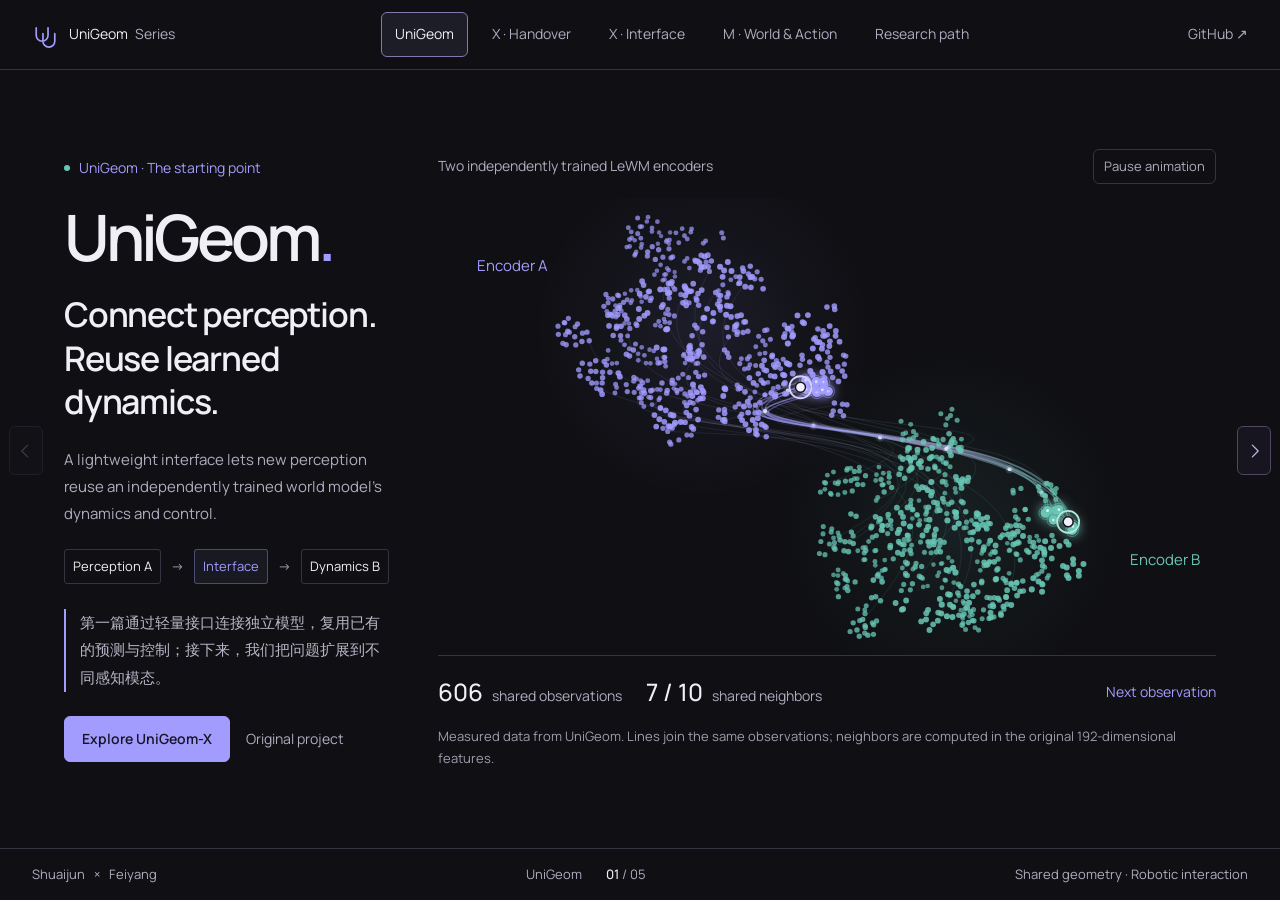
==== commit 88d8142f: "design: add Chinese explanations to every page and refine diagram routing" ====
--- a/index.html
+++ b/index.html
@@ -33,15 +33,15 @@
 <p class="eyebrow"><span class="status-dot"></span> UniGeom · The starting point</p>
 <h1>UniGeom<span class="period">.</span></h1>
 <h2>Connect perception.<br/>Reuse learned dynamics.</h2>
-<p class="lead">UniGeom learns a lightweight interface between independently trained models, allowing new perception to reuse an existing world model’s dynamics and control.</p>
+<p class="lead">A lightweight interface lets new perception reuse an independently trained world model’s dynamics and control.</p>
 <div aria-label="Perception A connects through an interface to frozen dynamics B" class="mini-route"><span>Perception A</span><i>→</i><span class="accent-box">Interface</span><i>→</i><span>Dynamics B</span></div>
-<p class="next-question">What if the models observe<br/><strong>different parts of the same world?</strong></p>
-<div class="actions"><button class="button primary" data-go="1">Explore UniGeom-X <span aria-hidden="true">→</span></button><a class="text-link" href="https://nebulis-lab.com/UniGeom/" rel="noopener" target="_blank">Original project ↗</a></div>
+<p class="next-question chinese-note" lang="zh-CN">第一篇通过轻量接口连接独立模型，复用已有的预测与控制；接下来，我们把问题扩展到不同感知模态。</p>
+<div class="actions"><button class="button primary" data-go="1">Explore UniGeom-X</button><a class="text-link" href="https://nebulis-lab.com/UniGeom/" rel="noopener" target="_blank">Original project</a></div>
 </div>
 <div class="visual hero-visual">
 <div class="visual-top"><span>Two independently trained LeWM encoders</span><button aria-label="Pause animation" aria-pressed="false" class="motion-toggle">Pause animation</button></div>
 <div class="cloud-stage"><canvas aria-label="Measured representation projections of 606 shared observations from UniGeom" id="hero-cloud"></canvas><span class="cloud-label source">Encoder A</span><span class="cloud-label receiver">Encoder B</span></div>
-<div class="evidence-row"><div><strong>606</strong><span>shared observations</span></div><div><strong id="overlap">—</strong><span>shared neighbors</span></div><button class="text-button" id="next-observation">Next observation ↗</button></div>
+<div class="evidence-row"><div><strong>606</strong><span>shared observations</span></div><div><strong id="overlap">—</strong><span>shared neighbors</span></div><button class="text-button" id="next-observation">Next observation</button></div>
 <p class="visual-note">Measured data from UniGeom. Lines join the same observations; neighbors are computed in the original 192-dimensional features.</p>
 <p hidden="" id="data-error" role="alert">The measured point cloud could not be loaded. Please refresh to retry.</p>
 </div>
@@ -51,13 +51,13 @@
 <p class="eyebrow">UniGeom-X · Research direction</p>
 <h2>The task continues.<br/>The senses change.</h2>
 <p class="english-title">Shared Geometry for Cross-Modal Robotics</p>
-<p class="lead">Vision and depth locate the socket. After contact, touch reveals misalignment and resistance. Can independent sensory models continue the same task?</p>
+<p class="lead">Vision and depth locate the socket. After contact, touch reveals misalignment and guides the correction.</p>
 <div aria-label="Interaction stage" class="step-list" id="phase-controls">
-<button aria-pressed="true" data-phase="0"><span>01</span><div><strong>Approach</strong><p>Vision and depth establish the target pose.</p></div></button>
-<button aria-pressed="false" data-phase="1"><span>02</span><div><strong>Make contact</strong><p>Touch adds evidence about local contact.</p></div></button>
-<button aria-pressed="false" data-phase="2"><span>03</span><div><strong>Correct and insert</strong><p>Contact feedback guides the next correction.</p></div></button>
+<button aria-pressed="true" data-phase="0"><span>01</span><div><strong>Approach</strong><p>Locate the target with vision and depth.</p></div></button>
+<button aria-pressed="false" data-phase="1"><span>02</span><div><strong>Make contact</strong><p>Read the local contact evidence.</p></div></button>
+<button aria-pressed="false" data-phase="2"><span>03</span><div><strong>Correct and insert</strong><p>Use feedback to correct the pose.</p></div></button>
 </div>
-<p class="takeaway">Changing sensors <strong>should not reset the task.</strong></p>
+<p class="chinese-note takeaway" lang="zh-CN">接近时靠视觉定位，接触后用触觉修正。感知方式变了，对目标和任务进度的理解应当延续。</p>
 </div>
 <div class="visual interaction-visual">
 <div class="visual-top"><span>One insertion, changing sensory evidence</span><button aria-label="Pause animation" aria-pressed="false" class="motion-toggle">Pause animation</button></div>
@@ -98,11 +98,10 @@
 <svg aria-label="Multimodal history, a world-action model, future observations and actions" id="model-scene" role="img" viewbox="0 0 920 510"></svg>
 <div class="candidate-row"><span>Action scenario</span><div class="segmented" id="candidate-controls"><button aria-pressed="false" data-candidate="advance">Keep advancing</button><button aria-pressed="true" data-candidate="correct">Correct the pose</button></div></div>
 <p class="operation-caption" id="model-caption">Illustrative joint output: correct the pose, then continue insertion.</p>
-
 </div>
 </section>
 <section aria-labelledby="tab-roadmap" class="slide roadmap-slide" hidden="" id="slide-roadmap" role="tabpanel">
-<div class="roadmap-heading"><div><p class="eyebrow">One series, three research questions</p><h2>From reusing models<br/>to learning interaction.</h2></div><p>Shared environments and data.<br/>Distinct questions and contributions.</p></div>
+<div class="roadmap-heading"><div><p class="eyebrow">One series, three research questions</p><h2>From reusing models<br/>to learning interaction.</h2></div><p class="chinese-note" lang="zh-CN">三篇沿着能力复用逐步推进：先连接世界模型，再让独立感知模型协同，最后在一个模型内部统一学习多模态预测与动作。</p></div>
 <div class="series-map">
 <article class="series-column foundation"><h3>UniGeom</h3><p class="series-tagline">Reuse existing dynamics</p><div aria-hidden="true" class="series-glyph" id="glyph-foundation"></div><p>Adapt perception while retaining an existing world model’s prediction and control.</p><a class="text-link" href="https://nebulis-lab.com/UniGeom/" rel="noopener" target="_blank">Explore the first project ↗</a></article>
 <article class="series-column"><h3>UniGeom-X</h3><p class="series-tagline">Connect independent senses</p><div aria-hidden="true" class="series-glyph" id="glyph-x"></div><p>Connect independent senses through partial geometry, task memory and complementary evidence.</p></article>
--- a/assets/site.css
+++ b/assets/site.css
@@ -18,3 +18,5 @@
 @media(min-width:951px) and (max-height:800px){.roadmap-heading{margin-bottom:12px}.roadmap-heading h2{font-size:29px}.series-glyph{height:49px;margin:8px 0}.series-column{padding-top:4px}.series-column .text-link,.proposal-tag{margin-top:8px}.shared-foundation{margin-top:10px;padding:9px 0}.research-path{margin-top:13px}.series-column>p:not(.series-tagline){line-height:1.65}.mechanism-visual>svg{max-height:350px}}
 @media(min-width:951px) and (max-height:800px){.arch-small{font-size:19px}.arch-label{font-size:21px}.model-visual>svg{max-height:365px}.mechanism-visual .visual-note{max-width:680px}.step-list button p{line-height:1.5}.hero-copy .next-question{font-size:16px}.hero-copy h2{font-size:30px}}
 @media(min-width:951px) and (max-height:800px){.slide{padding-top:15px;padding-bottom:15px}}
+.next-question.chinese-note{font-size:15px;line-height:1.85;border-left:2px solid var(--purple);padding-left:14px}.roadmap-heading>.chinese-note{max-width:430px;border-left:2px solid var(--purple);padding-left:16px;font-size:15px;line-height:1.85}.actions .primary{padding-left:17px;padding-right:17px}
+@media(min-width:951px) and (max-height:800px){.next-question.chinese-note{margin-top:17px}.hero-copy .lead{line-height:1.7}.hero-copy .actions{margin-top:18px}#slide-handover .step-list{margin:12px 0}#slide-handover .step-list button{padding-top:5px;padding-bottom:5px}#slide-handover .chinese-note{margin-top:12px}.roadmap-heading>.chinese-note{max-width:430px}}
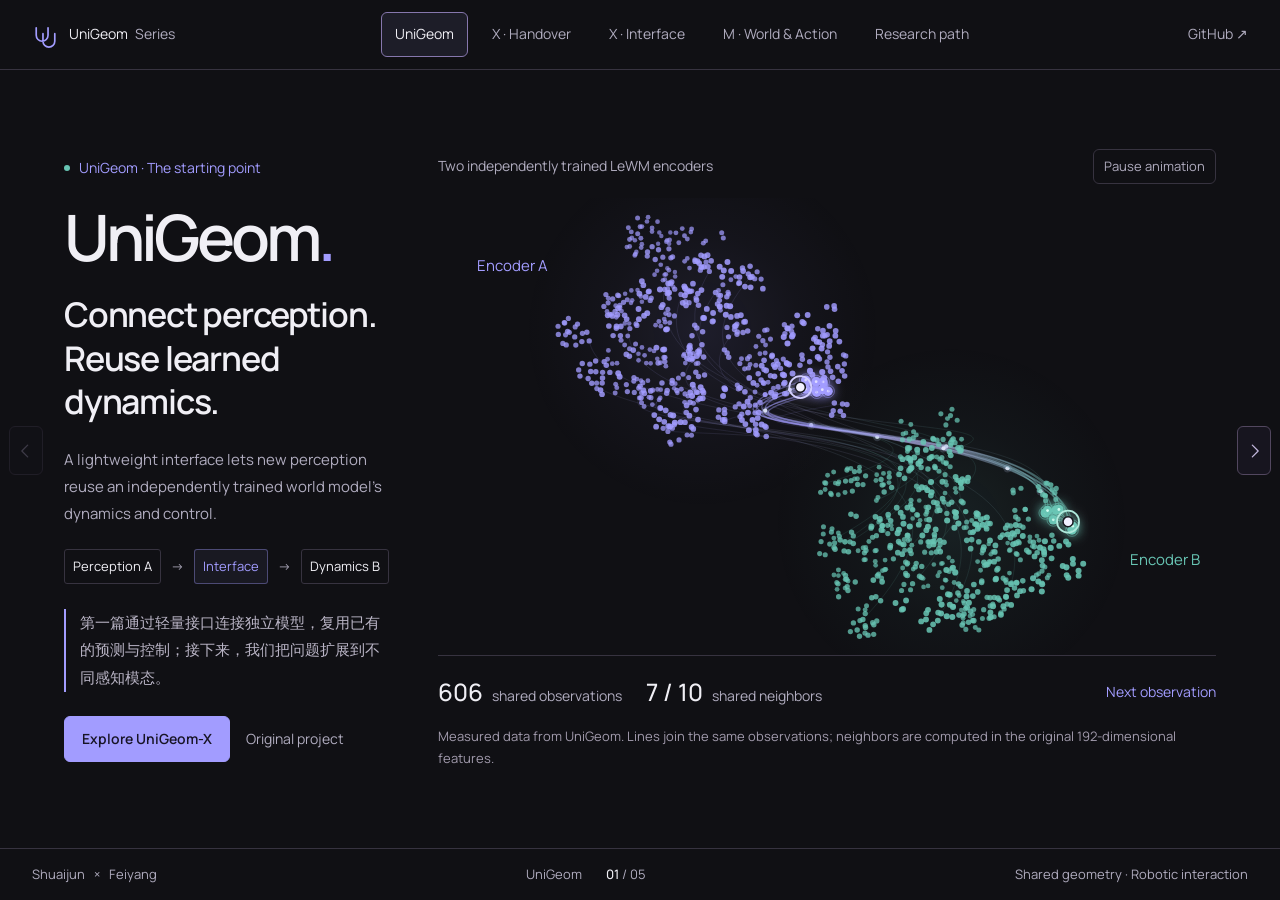
==== commit 750c4bc8: "feat: add physical grasp workcell with live and recorded modes" ====
--- a/index.html
+++ b/index.html
@@ -12,6 +12,7 @@
 <link href="assets/favicon.svg" rel="icon" type="image/svg+xml"/>
 <link href="assets/site.css" rel="stylesheet"/>
 <script src="assets/site.js" type="module"></script>
+<link rel="stylesheet" href="assets/workcell/workcell.css"/>
 </head>
 <body>
 <a class="skip" href="#deck">Skip to presentation</a>
@@ -46,26 +47,9 @@
 <p hidden="" id="data-error" role="alert">The measured point cloud could not be loaded. Please refresh to retry.</p>
 </div>
 </section>
-<section aria-labelledby="tab-handover" class="slide" hidden="" id="slide-handover" role="tabpanel">
-<div class="copy">
-<p class="eyebrow">UniGeom-X · Research direction</p>
-<h2>The task continues.<br/>The senses change.</h2>
-<p class="english-title">Shared Geometry for Cross-Modal Robotics</p>
-<p class="lead">Vision and depth locate the socket. After contact, touch reveals misalignment and guides the correction.</p>
-<div aria-label="Interaction stage" class="step-list" id="phase-controls">
-<button aria-pressed="true" data-phase="0"><span>01</span><div><strong>Approach</strong><p>Locate the target with vision and depth.</p></div></button>
-<button aria-pressed="false" data-phase="1"><span>02</span><div><strong>Make contact</strong><p>Read the local contact evidence.</p></div></button>
-<button aria-pressed="false" data-phase="2"><span>03</span><div><strong>Correct and insert</strong><p>Use feedback to correct the pose.</p></div></button>
-</div>
-<p class="chinese-note takeaway" lang="zh-CN">接近时靠视觉定位，接触后用触觉修正。感知方式变了，对目标和任务进度的理解应当延续。</p>
-</div>
-<div class="visual interaction-visual">
-<div class="visual-top"><span>One insertion, changing sensory evidence</span><button aria-label="Pause animation" aria-pressed="false" class="motion-toggle">Pause animation</button></div>
-<div class="scene-area"><svg aria-label="Illustrative gripper approach, contact and insertion" id="interaction-scene" role="img" viewbox="0 0 840 470"></svg></div>
-<div class="scene-controls"><label class="toggle"><input id="occlusion" type="checkbox"/><span class="switch"></span>Occlude the contact region</label><span class="phase-label" id="phase-label">Approach</span></div>
-<div class="memory-line"><span class="memory-dot"></span><span id="state-caption">Vision establishes the target; its identity stays in memory.</span></div>
-<p class="visual-note">Conceptual interaction, not an experimental rollout. Initial tasks: insertion and grasp/slip recovery.</p>
-</div>
+<section aria-labelledby="tab-handover" class="slide workcell-slide" hidden="" id="slide-handover" role="tabpanel">
+<div class="workcell-intro"><div><p class="eyebrow">UniGeom-X · Interactive task prototype</p><h2>Contact feedback keeps the grasp stable.</h2></div><p class="chinese-note" lang="zh-CN">搬运中，物体可能受到额外负载而滑动。观察接触反馈如何改变握持，再比较固定夹持力下的结果；这是后续连接独立感知模型的任务基础。</p></div>
+<div id="grasp-workcell" aria-label="Gentle grasp and slip recovery demonstration"><p>Loading the contact workcell…</p></div>
 </section>
 <section aria-labelledby="tab-interface" class="slide" hidden="" id="slide-interface" role="tabpanel">
 <div class="copy">
--- a/assets/workcell/workcell.css
+++ b/assets/workcell/workcell.css
@@ -0,0 +1,8 @@
+.workcell-slide{display:flex;flex-direction:column;align-items:stretch;justify-content:safe center;gap:17px;padding:20px 5.5%}.workcell-intro{display:flex;align-items:center;justify-content:space-between;gap:38px}.workcell-intro h2{font-size:clamp(25px,2.2vw,34px);letter-spacing:-.025em}.workcell-intro .eyebrow{margin-bottom:7px}.workcell-intro .chinese-note{width:42%;flex-shrink:0;margin:0;font-size:15px;line-height:1.8;border-left:2px solid var(--purple);padding-left:18px}#grasp-workcell{flex-shrink:0;width:100%;border:1px solid var(--line);border-radius:14px;background:#16151c;overflow:hidden}.wc-toolbar{padding:12px 18px;display:flex;align-items:center;justify-content:space-between;gap:16px;border-bottom:1px solid var(--line)}.wc-toolbar>div:first-child{display:flex;align-items:center;gap:18px}.wc-toolbar strong{font-size:17px;font-weight:600}.wc-kicker{font-size:12px;color:var(--muted);letter-spacing:.08em}.wc-toolbar .segmented button{font-size:14px;padding:7px 12px}.wc-body{display:grid;grid-template-columns:minmax(0,1fr) 265px;min-height:310px;height:clamp(310px,42dvh,450px)}.wc-stage{position:relative;overflow:hidden;min-width:0;background:#191820}.wc-canvas{position:absolute;inset:0;touch-action:none}.wc-canvas canvas{display:block;width:100%;height:100%}.wc-scene-top,.wc-scene-bottom{position:absolute;left:18px;right:18px;display:flex;justify-content:space-between;align-items:center;gap:10px;pointer-events:none}.wc-scene-top{top:14px}.wc-scene-bottom{bottom:12px;color:#cbc6d9;font-size:12px}.wc-phase{background:#17151dda;border:1px solid #59516a;padding:5px 11px;border-radius:5px;font-size:14px;color:#e2dbf7}.wc-phase.wc-failure{border-color:#b57965;color:#e9b9a5}.wc-views{display:flex;gap:5px;pointer-events:auto}.wc-views button{background:#17151dda;padding:5px 9px;font-size:13px}.wc-views button[aria-pressed=true]{color:var(--purple);border-color:#8175a3}.wc-overlay{position:absolute;inset:0;display:flex;align-items:center;justify-content:center;pointer-events:none}.wc-start{pointer-events:auto;background:#211e30ed;border:1px solid #a29cff;padding:13px 24px;font-size:16px;box-shadow:0 6px 35px #0005}.wc-start:hover:not(:disabled){background:#343046}.wc-clock{font-variant-numeric:tabular-nums;background:#17151dcc;padding:2px 7px;border-radius:4px}.wc-evidence{border-left:1px solid var(--line);padding:14px 17px;display:flex;flex-direction:column;gap:10px;min-width:0;overflow:auto}.wc-policy{display:flex;align-items:center;justify-content:space-between;gap:8px;font-size:13px}.wc-policy select{color:var(--ink);background:#24212e;border:1px solid #51475f;border-radius:5px;padding:5px 7px;font-size:13px;max-width:155px}.wc-sensor-heading{display:flex;flex-direction:column;gap:0}.wc-sensor-heading strong{font-size:15px}.wc-sensor-heading>span{font-size:12px;color:var(--muted)}.wc-pads{display:flex;gap:14px;justify-content:center}.wc-pads>div{flex:1;max-width:100px;min-width:0}.wc-pad{display:block;width:100%;height:94px;border-radius:9px;border:1px solid #45605c}.wc-pads>div>span{display:flex;justify-content:space-between;font-size:12px;color:var(--muted);padding-top:3px}.wc-pads b{font-weight:500;color:#a1ddce}.wc-metrics{display:flex;gap:12px;justify-content:space-between;border-top:1px solid var(--line);padding-top:7px}.wc-metrics>div{display:flex;flex-direction:column}.wc-metrics span{font-size:12px;color:var(--muted)}.wc-metrics strong{font-size:20px;font-weight:500;font-variant-numeric:tabular-nums;line-height:1.5}.wc-metrics small{font-size:13px;color:var(--muted)}.wc-plot-label{display:flex;gap:13px;font-size:12px;line-height:1}.wc-plot-label span:last-child{margin-left:auto;color:var(--muted)}.wc-plot-label i{display:inline-block;width:11px;height:3px;vertical-align:middle;margin-right:4px}.wc-normal-key{background:var(--teal)}.wc-shear-key{background:var(--sand)}.wc-chart{width:100%;height:61px;min-height:45px}.wc-source{font-size:12px;line-height:1.5;color:var(--muted)}.wc-controls{display:flex;align-items:center;gap:12px;padding:10px 18px;border-top:1px solid var(--line)}.wc-controls button{font-size:14px;padding:5px 13px;min-width:65px}.wc-controls .wc-play{background:#a29cff22;border-color:#776c99}.wc-controls input{accent-color:var(--purple);flex:1;min-width:45px}.wc-time-text{font-size:13px;font-variant-numeric:tabular-nums;white-space:nowrap;color:var(--muted)}.wc-caption{display:flex;align-items:center;justify-content:space-between;gap:20px;padding:0 18px 9px}.wc-explanation{font-size:14px;color:#cbc6d9;line-height:1.6}.wc-event{font-size:13px;padding:4px 9px;white-space:nowrap;color:var(--sand)}.wc-details{font-size:12px;line-height:1.7;border-top:1px solid #302c38;padding:6px 18px;color:var(--muted)}.wc-details summary{cursor:pointer;width:fit-content}.wc-details p{max-width:1000px;padding:8px 0}.wc-details[open]{max-height:170px;overflow:auto}
+@media(min-width:951px) and (max-height:800px){.workcell-slide{gap:10px;padding-top:10px;padding-bottom:10px}.workcell-intro h2{font-size:25px}.workcell-intro .chinese-note{font-size:14px}.wc-body{height:310px}.wc-evidence{gap:6px;padding-top:9px;padding-bottom:9px}.wc-pad{height:72px}.wc-chart{height:45px}.wc-toolbar{padding-top:8px;padding-bottom:8px}.wc-kicker{display:none}}
+@media(max-width:950px){.workcell-slide{padding:24px 5%;justify-content:flex-start}.workcell-intro{display:block}.workcell-intro h2{font-size:29px}.workcell-intro .chinese-note{width:100%;margin-top:14px;max-width:none}.wc-body{height:390px;grid-template-columns:minmax(0,1fr) 230px}.wc-kicker{display:none}.wc-toolbar strong{font-size:15px}.wc-evidence{padding:12px}}
+@media(max-width:650px){.wc-toolbar{flex-direction:column;align-items:flex-start;gap:8px}.wc-toolbar .segmented{width:100%}.wc-toolbar .segmented button{flex:1}.wc-body{height:auto;display:flex;flex-direction:column}.wc-stage{height:300px}.wc-evidence{border-left:0;border-top:1px solid var(--line);display:grid;grid-template-columns:1fr 1fr;gap:10px 18px;overflow:visible}.wc-policy{grid-column:1/-1}.wc-sensor-heading{grid-column:1}.wc-pads{grid-row:3/6;grid-column:1;gap:8px;align-self:start}.wc-pad{height:92px}.wc-metrics{grid-column:2;grid-row:2/4;flex-direction:column;gap:2px;padding-top:0;border:0}.wc-metrics strong{font-size:19px}.wc-plot-label{grid-column:2;grid-row:4;font-size:11px;gap:7px}.wc-chart{grid-column:2;grid-row:5;height:48px}.wc-source{grid-column:1/-1;font-size:12px}.wc-pads>div>span{flex-direction:column}.wc-controls{gap:7px;padding:10px}.wc-controls button{min-width:0;padding:5px 9px;font-size:13px}.wc-time-text{font-size:11px}.wc-caption{align-items:flex-start;padding:0 12px 10px;gap:10px}.wc-event{white-space:normal;min-width:72px;font-size:12px}.wc-explanation{font-size:13px}.wc-scene-top,.wc-scene-bottom{left:10px;right:10px}.wc-phase{font-size:12px;padding:4px 7px}.wc-views button{font-size:12px;padding:4px 7px}.wc-scene-bottom{font-size:11px}.wc-details{padding-left:12px;padding-right:12px}}
+
+@media(min-width:651px){.wc-evidence{gap:7px}.wc-pad{height:75px}.wc-chart{height:48px;min-height:40px}.wc-source{font-size:12px;line-height:1.4}}
+
+.wc-poster{position:absolute;inset:0;width:100%;height:100%;object-fit:cover;pointer-events:none}
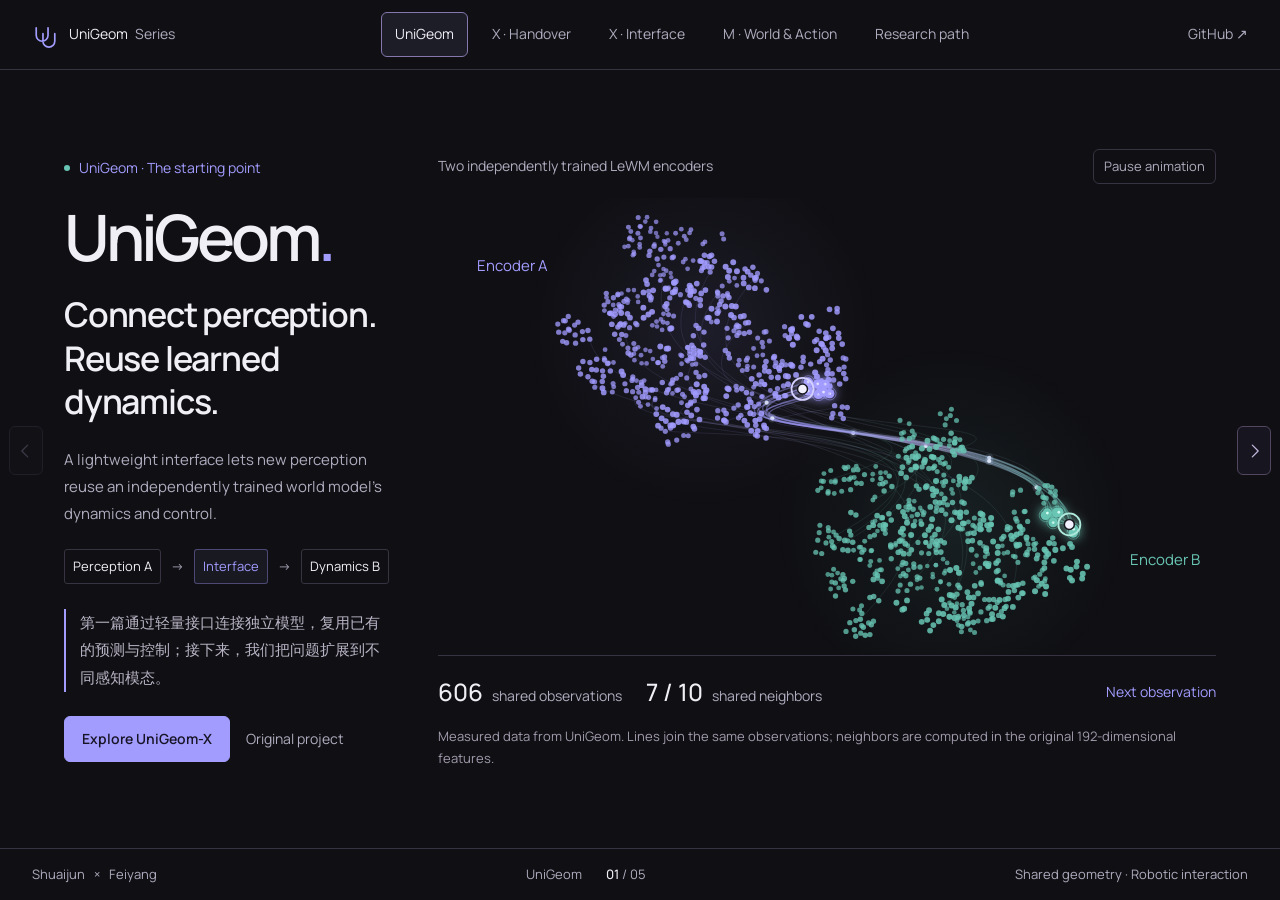
==== commit 24e59b1c: "feat(demo): add compact workbench, optical tactile view and turn-seat task" ====
--- a/index.html
+++ b/index.html
@@ -48,8 +48,8 @@
 </div>
 </section>
 <section aria-labelledby="tab-handover" class="slide workcell-slide" hidden="" id="slide-handover" role="tabpanel">
-<div class="workcell-intro"><div><p class="eyebrow">UniGeom-X · Interactive task prototype</p><h2>Contact feedback keeps the grasp stable.</h2></div><p class="chinese-note" lang="zh-CN">搬运中，物体可能受到额外负载而滑动。观察接触反馈如何改变握持，再比较固定夹持力下的结果；这是后续连接独立感知模型的任务基础。</p></div>
-<div id="grasp-workcell" aria-label="Gentle grasp and slip recovery demonstration"><p>Loading the contact workcell…</p></div>
+<div class="workcell-intro"><div><p class="eyebrow">UniGeom-X · Interactive task prototype</p><h2>Contact feedback keeps the grasp stable.</h2></div><p class="chinese-note" lang="zh-CN">机械臂需要抓起物体，抵抗两次扰动，越过隔板，再转向放入定位槽。左右触觉窗口显示受力变化；切换控制器，可以比较接触反馈与固定夹持力的结果。</p></div>
+<div id="grasp-workcell" aria-label="Grasp, recover, turn and seat demonstration"><p>Loading the contact workcell…</p></div>
 </section>
 <section aria-labelledby="tab-interface" class="slide" hidden="" id="slide-interface" role="tabpanel">
 <div class="copy">
--- a/assets/workcell/workcell.css
+++ b/assets/workcell/workcell.css
@@ -6,3 +6,7 @@
 @media(min-width:651px){.wc-evidence{gap:7px}.wc-pad{height:75px}.wc-chart{height:48px;min-height:40px}.wc-source{font-size:12px;line-height:1.4}}
 
 .wc-poster{position:absolute;inset:0;width:100%;height:100%;object-fit:cover;pointer-events:none}
+
+/* Taller sensor windows preserve the gel image proportions. */
+@media(min-width:651px){.wc-body{min-height:360px;height:clamp(360px,44dvh,470px)}.wc-pad{height:110px}.wc-evidence{gap:8px}.wc-chart{height:45px}.wc-source{font-size:12px}.wc-pads>div{max-width:100px}}
+.wc-pad{object-fit:fill;border-color:#526d70;border-radius:10px;background:#658280}.wc-stage{background:#34434b}
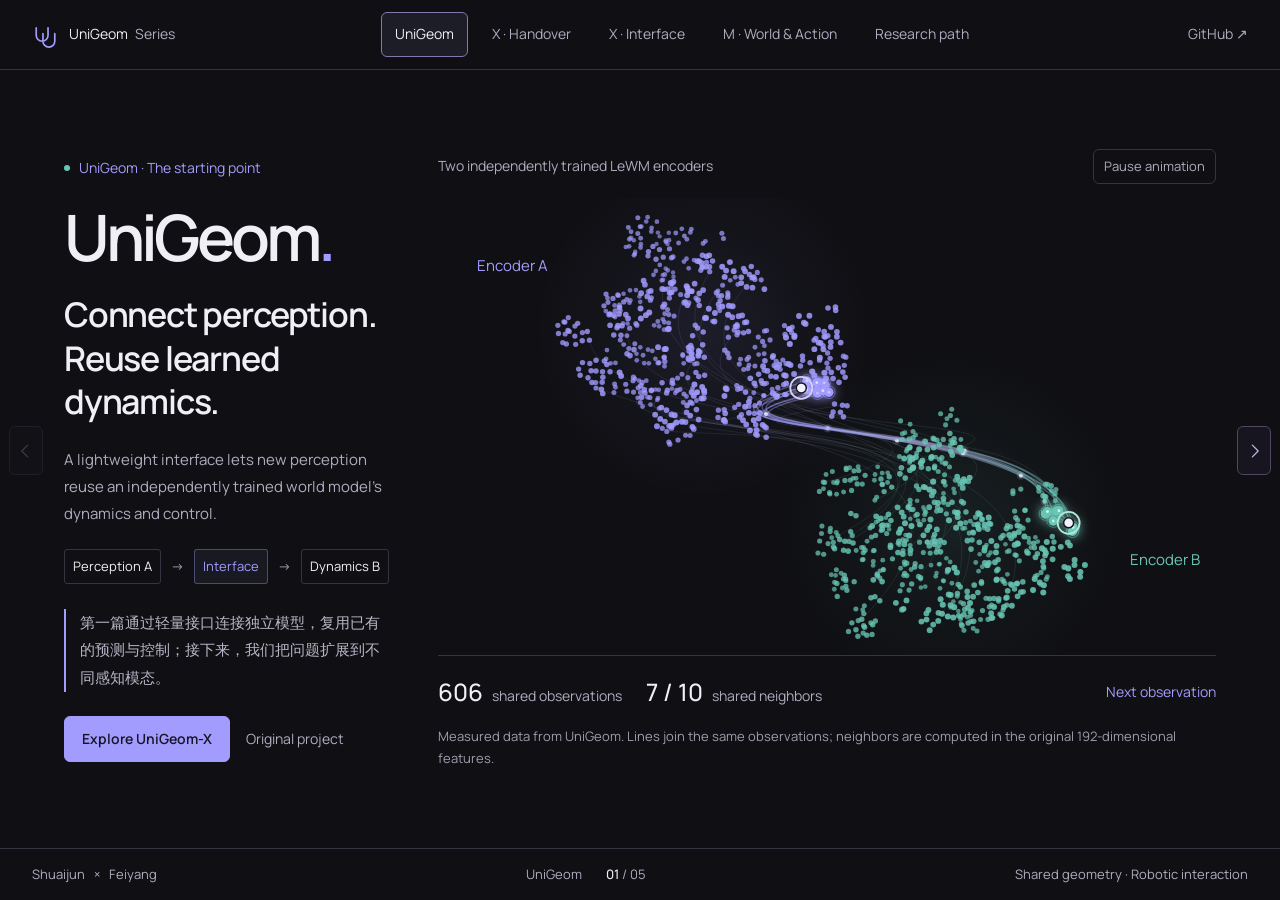
==== commit 76206799: "feat: add soft sponge alongside slippery grasp demo" ====
--- a/index.html
+++ b/index.html
@@ -48,7 +48,7 @@
 </div>
 </section>
 <section aria-labelledby="tab-handover" class="slide workcell-slide" hidden="" id="slide-handover" role="tabpanel">
-<div class="workcell-intro"><div><p class="eyebrow">UniGeom-X · Interactive task prototype</p><h2>Contact feedback keeps the grasp stable.</h2></div><p class="chinese-note" lang="zh-CN">机械臂需要抓起物体，抵抗两次扰动，越过隔板，再转向放入定位槽。左右触觉窗口显示受力变化；切换控制器，可以比较接触反馈与固定夹持力的结果。</p></div>
+<div class="workcell-intro"><div><p class="eyebrow">UniGeom-X · Interactive task prototype</p><h2>Two objects need different grip control.</h2></div><p class="chinese-note" lang="zh-CN">硬物体需要防滑，软海绵还需要避免过度压缩。切换两种物体，观察搬运中的接触反馈、滑移和形变，再比较不同夹持方式的结果。</p></div>
 <div id="grasp-workcell" aria-label="Grasp, recover, turn and seat demonstration"><p>Loading the contact workcell…</p></div>
 </section>
 <section aria-labelledby="tab-interface" class="slide" hidden="" id="slide-interface" role="tabpanel">
--- a/assets/workcell/workcell.css
+++ b/assets/workcell/workcell.css
@@ -10,3 +10,5 @@
 /* Taller sensor windows preserve the gel image proportions. */
 @media(min-width:651px){.wc-body{min-height:360px;height:clamp(360px,44dvh,470px)}.wc-pad{height:110px}.wc-evidence{gap:8px}.wc-chart{height:45px}.wc-source{font-size:12px}.wc-pads>div{max-width:100px}}
 .wc-pad{object-fit:fill;border-color:#526d70;border-radius:10px;background:#658280}.wc-stage{background:#34434b}
+.wc-object-choice .segmented button{font-size:14px;padding:7px 12px}.wc-object-choice .segmented{flex-shrink:0}
+@media(max-width:650px){.wc-object-choice{width:100%}.wc-object-choice .segmented{width:100%}.wc-object-choice .segmented button{flex:1}}
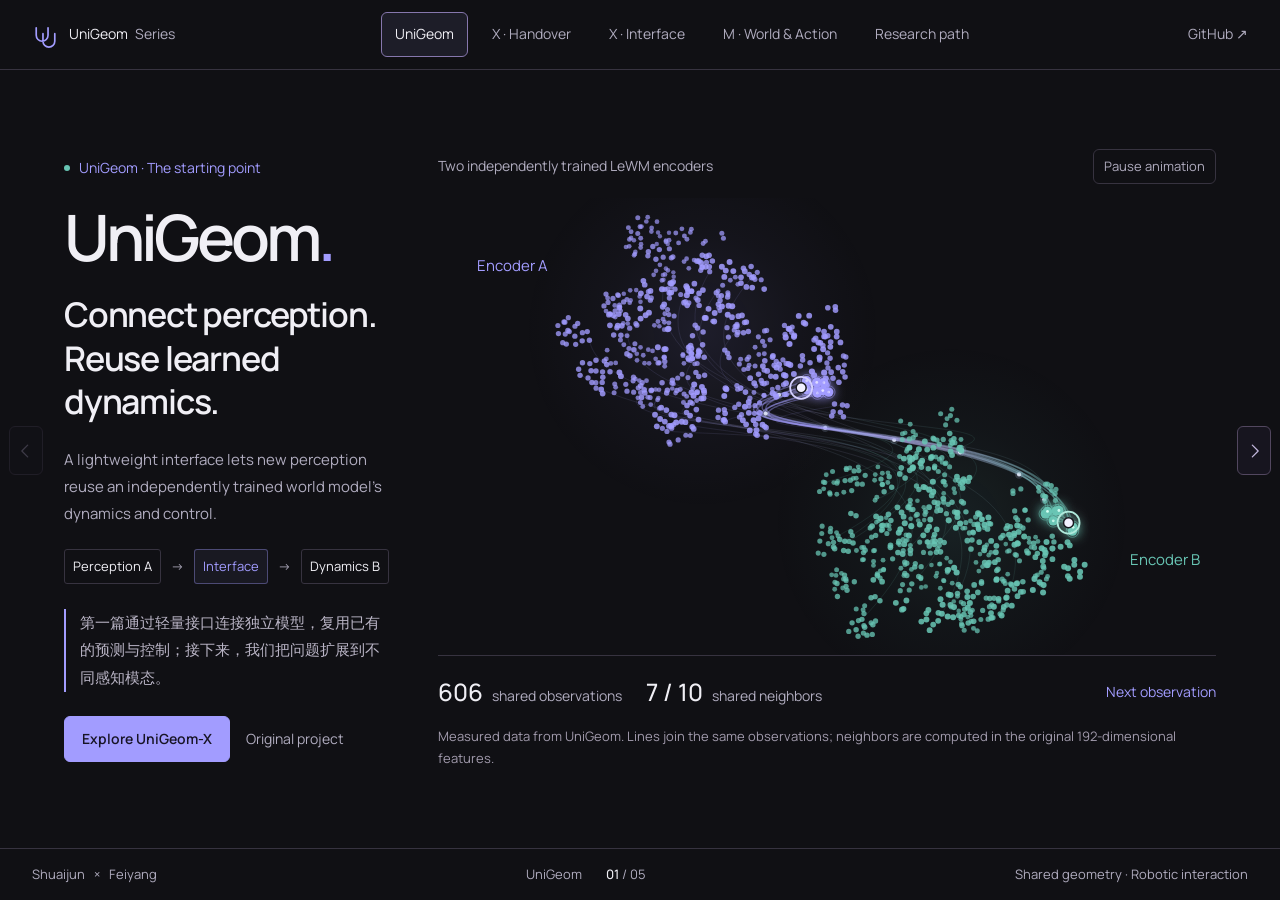
==== commit e8bdf298: "feat: compare grip controllers side by side and fix contact artifacts" ====
--- a/index.html
+++ b/index.html
@@ -48,7 +48,7 @@
 </div>
 </section>
 <section aria-labelledby="tab-handover" class="slide workcell-slide" hidden="" id="slide-handover" role="tabpanel">
-<div class="workcell-intro"><div><p class="eyebrow">UniGeom-X · Interactive task prototype</p><h2>Two objects need different grip control.</h2></div><p class="chinese-note" lang="zh-CN">硬物体需要防滑，软海绵还需要避免过度压缩。切换两种物体，观察搬运中的接触反馈、滑移和形变，再比较不同夹持方式的结果。</p></div>
+<div class="workcell-intro"><div><p class="eyebrow">UniGeom-X · Interactive task prototype</p><h2>Two objects need different grip control.</h2></div><p class="chinese-note" lang="zh-CN">硬物体需要防滑，软海绵还需要避免过度压缩。左右同步比较接触反馈与固定夹持，观察搬运中的滑移、挤压和松手回弹。</p></div>
 <div id="grasp-workcell" aria-label="Grasp, recover, turn and seat demonstration"><p>Loading the contact workcell…</p></div>
 </section>
 <section aria-labelledby="tab-interface" class="slide" hidden="" id="slide-interface" role="tabpanel">
--- a/assets/workcell/workcell.css
+++ b/assets/workcell/workcell.css
@@ -1,14 +1,10 @@
-.workcell-slide{display:flex;flex-direction:column;align-items:stretch;justify-content:safe center;gap:17px;padding:20px 5.5%}.workcell-intro{display:flex;align-items:center;justify-content:space-between;gap:38px}.workcell-intro h2{font-size:clamp(25px,2.2vw,34px);letter-spacing:-.025em}.workcell-intro .eyebrow{margin-bottom:7px}.workcell-intro .chinese-note{width:42%;flex-shrink:0;margin:0;font-size:15px;line-height:1.8;border-left:2px solid var(--purple);padding-left:18px}#grasp-workcell{flex-shrink:0;width:100%;border:1px solid var(--line);border-radius:14px;background:#16151c;overflow:hidden}.wc-toolbar{padding:12px 18px;display:flex;align-items:center;justify-content:space-between;gap:16px;border-bottom:1px solid var(--line)}.wc-toolbar>div:first-child{display:flex;align-items:center;gap:18px}.wc-toolbar strong{font-size:17px;font-weight:600}.wc-kicker{font-size:12px;color:var(--muted);letter-spacing:.08em}.wc-toolbar .segmented button{font-size:14px;padding:7px 12px}.wc-body{display:grid;grid-template-columns:minmax(0,1fr) 265px;min-height:310px;height:clamp(310px,42dvh,450px)}.wc-stage{position:relative;overflow:hidden;min-width:0;background:#191820}.wc-canvas{position:absolute;inset:0;touch-action:none}.wc-canvas canvas{display:block;width:100%;height:100%}.wc-scene-top,.wc-scene-bottom{position:absolute;left:18px;right:18px;display:flex;justify-content:space-between;align-items:center;gap:10px;pointer-events:none}.wc-scene-top{top:14px}.wc-scene-bottom{bottom:12px;color:#cbc6d9;font-size:12px}.wc-phase{background:#17151dda;border:1px solid #59516a;padding:5px 11px;border-radius:5px;font-size:14px;color:#e2dbf7}.wc-phase.wc-failure{border-color:#b57965;color:#e9b9a5}.wc-views{display:flex;gap:5px;pointer-events:auto}.wc-views button{background:#17151dda;padding:5px 9px;font-size:13px}.wc-views button[aria-pressed=true]{color:var(--purple);border-color:#8175a3}.wc-overlay{position:absolute;inset:0;display:flex;align-items:center;justify-content:center;pointer-events:none}.wc-start{pointer-events:auto;background:#211e30ed;border:1px solid #a29cff;padding:13px 24px;font-size:16px;box-shadow:0 6px 35px #0005}.wc-start:hover:not(:disabled){background:#343046}.wc-clock{font-variant-numeric:tabular-nums;background:#17151dcc;padding:2px 7px;border-radius:4px}.wc-evidence{border-left:1px solid var(--line);padding:14px 17px;display:flex;flex-direction:column;gap:10px;min-width:0;overflow:auto}.wc-policy{display:flex;align-items:center;justify-content:space-between;gap:8px;font-size:13px}.wc-policy select{color:var(--ink);background:#24212e;border:1px solid #51475f;border-radius:5px;padding:5px 7px;font-size:13px;max-width:155px}.wc-sensor-heading{display:flex;flex-direction:column;gap:0}.wc-sensor-heading strong{font-size:15px}.wc-sensor-heading>span{font-size:12px;color:var(--muted)}.wc-pads{display:flex;gap:14px;justify-content:center}.wc-pads>div{flex:1;max-width:100px;min-width:0}.wc-pad{display:block;width:100%;height:94px;border-radius:9px;border:1px solid #45605c}.wc-pads>div>span{display:flex;justify-content:space-between;font-size:12px;color:var(--muted);padding-top:3px}.wc-pads b{font-weight:500;color:#a1ddce}.wc-metrics{display:flex;gap:12px;justify-content:space-between;border-top:1px solid var(--line);padding-top:7px}.wc-metrics>div{display:flex;flex-direction:column}.wc-metrics span{font-size:12px;color:var(--muted)}.wc-metrics strong{font-size:20px;font-weight:500;font-variant-numeric:tabular-nums;line-height:1.5}.wc-metrics small{font-size:13px;color:var(--muted)}.wc-plot-label{display:flex;gap:13px;font-size:12px;line-height:1}.wc-plot-label span:last-child{margin-left:auto;color:var(--muted)}.wc-plot-label i{display:inline-block;width:11px;height:3px;vertical-align:middle;margin-right:4px}.wc-normal-key{background:var(--teal)}.wc-shear-key{background:var(--sand)}.wc-chart{width:100%;height:61px;min-height:45px}.wc-source{font-size:12px;line-height:1.5;color:var(--muted)}.wc-controls{display:flex;align-items:center;gap:12px;padding:10px 18px;border-top:1px solid var(--line)}.wc-controls button{font-size:14px;padding:5px 13px;min-width:65px}.wc-controls .wc-play{background:#a29cff22;border-color:#776c99}.wc-controls input{accent-color:var(--purple);flex:1;min-width:45px}.wc-time-text{font-size:13px;font-variant-numeric:tabular-nums;white-space:nowrap;color:var(--muted)}.wc-caption{display:flex;align-items:center;justify-content:space-between;gap:20px;padding:0 18px 9px}.wc-explanation{font-size:14px;color:#cbc6d9;line-height:1.6}.wc-event{font-size:13px;padding:4px 9px;white-space:nowrap;color:var(--sand)}.wc-details{font-size:12px;line-height:1.7;border-top:1px solid #302c38;padding:6px 18px;color:var(--muted)}.wc-details summary{cursor:pointer;width:fit-content}.wc-details p{max-width:1000px;padding:8px 0}.wc-details[open]{max-height:170px;overflow:auto}
-@media(min-width:951px) and (max-height:800px){.workcell-slide{gap:10px;padding-top:10px;padding-bottom:10px}.workcell-intro h2{font-size:25px}.workcell-intro .chinese-note{font-size:14px}.wc-body{height:310px}.wc-evidence{gap:6px;padding-top:9px;padding-bottom:9px}.wc-pad{height:72px}.wc-chart{height:45px}.wc-toolbar{padding-top:8px;padding-bottom:8px}.wc-kicker{display:none}}
-@media(max-width:950px){.workcell-slide{padding:24px 5%;justify-content:flex-start}.workcell-intro{display:block}.workcell-intro h2{font-size:29px}.workcell-intro .chinese-note{width:100%;margin-top:14px;max-width:none}.wc-body{height:390px;grid-template-columns:minmax(0,1fr) 230px}.wc-kicker{display:none}.wc-toolbar strong{font-size:15px}.wc-evidence{padding:12px}}
-@media(max-width:650px){.wc-toolbar{flex-direction:column;align-items:flex-start;gap:8px}.wc-toolbar .segmented{width:100%}.wc-toolbar .segmented button{flex:1}.wc-body{height:auto;display:flex;flex-direction:column}.wc-stage{height:300px}.wc-evidence{border-left:0;border-top:1px solid var(--line);display:grid;grid-template-columns:1fr 1fr;gap:10px 18px;overflow:visible}.wc-policy{grid-column:1/-1}.wc-sensor-heading{grid-column:1}.wc-pads{grid-row:3/6;grid-column:1;gap:8px;align-self:start}.wc-pad{height:92px}.wc-metrics{grid-column:2;grid-row:2/4;flex-direction:column;gap:2px;padding-top:0;border:0}.wc-metrics strong{font-size:19px}.wc-plot-label{grid-column:2;grid-row:4;font-size:11px;gap:7px}.wc-chart{grid-column:2;grid-row:5;height:48px}.wc-source{grid-column:1/-1;font-size:12px}.wc-pads>div>span{flex-direction:column}.wc-controls{gap:7px;padding:10px}.wc-controls button{min-width:0;padding:5px 9px;font-size:13px}.wc-time-text{font-size:11px}.wc-caption{align-items:flex-start;padding:0 12px 10px;gap:10px}.wc-event{white-space:normal;min-width:72px;font-size:12px}.wc-explanation{font-size:13px}.wc-scene-top,.wc-scene-bottom{left:10px;right:10px}.wc-phase{font-size:12px;padding:4px 7px}.wc-views button{font-size:12px;padding:4px 7px}.wc-scene-bottom{font-size:11px}.wc-details{padding-left:12px;padding-right:12px}}
-
-@media(min-width:651px){.wc-evidence{gap:7px}.wc-pad{height:75px}.wc-chart{height:48px;min-height:40px}.wc-source{font-size:12px;line-height:1.4}}
-
-.wc-poster{position:absolute;inset:0;width:100%;height:100%;object-fit:cover;pointer-events:none}
-
-/* Taller sensor windows preserve the gel image proportions. */
-@media(min-width:651px){.wc-body{min-height:360px;height:clamp(360px,44dvh,470px)}.wc-pad{height:110px}.wc-evidence{gap:8px}.wc-chart{height:45px}.wc-source{font-size:12px}.wc-pads>div{max-width:100px}}
-.wc-pad{object-fit:fill;border-color:#526d70;border-radius:10px;background:#658280}.wc-stage{background:#34434b}
-.wc-object-choice .segmented button{font-size:14px;padding:7px 12px}.wc-object-choice .segmented{flex-shrink:0}
-@media(max-width:650px){.wc-object-choice{width:100%}.wc-object-choice .segmented{width:100%}.wc-object-choice .segmented button{flex:1}}
+.workcell-slide{display:flex;flex-direction:column;align-items:stretch;justify-content:safe center;gap:16px;padding:18px 4.5%}.workcell-intro{display:flex;align-items:center;justify-content:space-between;gap:30px}.workcell-intro h2{font-size:clamp(25px,2.2vw,34px);letter-spacing:-.025em}.workcell-intro .eyebrow{margin-bottom:7px}.workcell-intro .chinese-note{width:42%;flex-shrink:0;margin:0;font-size:15px;line-height:1.75;border-left:2px solid var(--purple);padding-left:18px}
+#grasp-workcell{flex-shrink:0;width:100%;border:1px solid var(--line);border-radius:14px;background:#16151c;overflow:hidden}.wc-toolbar{padding:10px 16px;display:flex;align-items:center;justify-content:space-between;gap:12px;border-bottom:1px solid var(--line)}.wc-toolbar .segmented button{font-size:14px;padding:6px 11px}.wc-comparison{display:grid;grid-template-columns:minmax(0,1fr) minmax(0,1fr)}.wc-panel{min-width:0}.wc-panel+ .wc-panel{border-left:1px solid #45404f}.wc-panel-header{height:43px;padding:7px 13px;display:flex;align-items:center;justify-content:space-between;gap:10px;background:#1b1922}.wc-panel-header h3{font-size:16px;font-weight:600;letter-spacing:0;margin:0;white-space:nowrap}.wc-panel:first-child h3{color:#a1ddce}.wc-panel:last-child h3{color:#ddc09c}.wc-phase{font-size:12px;color:#c4bfd1;text-align:right;line-height:1.25}.wc-phase.wc-failure{color:#efb6a0}
+.wc-stage{position:relative;overflow:hidden;min-width:0;height:clamp(260px,34dvh,420px);background:#34434b}.wc-canvas{position:absolute;inset:0;touch-action:none}.wc-canvas canvas{display:block;width:100%;height:100%}.wc-overlay{position:absolute;inset:0;display:flex;align-items:center;justify-content:center;pointer-events:none}.wc-start{pointer-events:auto;background:#211e30ed;border:1px solid #a29cff;padding:11px 21px;font-size:15px;box-shadow:0 6px 35px #0005}.wc-start:hover:not(:disabled){background:#343046}.wc-scene-bottom{position:absolute;left:12px;bottom:10px;pointer-events:none;font-size:12px;color:#edf0eb}.wc-scene-bottom span{background:#253337c4;padding:3px 7px;border-radius:4px}
+.wc-evidence{display:grid;grid-template-columns:156px 124px minmax(110px,1fr);gap:15px;padding:12px 14px;border-top:1px solid var(--line);align-items:center;min-width:0}.wc-sensor-heading{display:block;font-size:13px;font-weight:500;margin-bottom:6px;color:#d5d1df}.wc-pads{display:flex;gap:10px}.wc-pads>div{flex:1;min-width:0}.wc-pad{display:block;width:48px;height:55px;object-fit:fill;border:1px solid #526d70;border-radius:7px;background:#658280}.wc-pads>div>span{display:flex;gap:5px;font-size:12px;color:var(--muted);padding-top:3px;white-space:nowrap}.wc-pads b{font-weight:500;color:#a1ddce}.wc-metrics{display:flex;flex-direction:column;gap:5px;border-left:1px solid var(--line);padding-left:13px}.wc-metrics>div{display:flex;flex-direction:column}.wc-metrics span{font-size:12px;color:var(--muted)}.wc-metrics strong{font-size:20px;font-weight:500;font-variant-numeric:tabular-nums;line-height:1.3}.wc-metrics small{font-size:12px;color:var(--muted)}.wc-force{min-width:0;align-self:stretch;display:flex;flex-direction:column;justify-content:center;gap:7px}.wc-plot-label{display:flex;gap:10px;font-size:12px;line-height:1.2;white-space:nowrap}.wc-plot-label span:last-child{margin-left:auto;color:var(--muted)}.wc-plot-label i{display:inline-block;width:10px;height:3px;vertical-align:middle;margin-right:4px}.wc-normal-key{background:var(--teal)}.wc-shear-key{background:var(--sand)}.wc-chart{display:block;width:100%;height:58px}
+.wc-controls{display:flex;align-items:center;gap:12px;padding:10px 16px;border-top:1px solid var(--line)}.wc-controls button{font-size:14px;padding:5px 13px;min-width:65px}.wc-controls .wc-play{background:#a29cff22;border-color:#776c99;min-width:98px}.wc-controls input{accent-color:var(--purple);flex:1;min-width:45px}.wc-time-text{font-size:13px;font-variant-numeric:tabular-nums;white-space:nowrap;color:var(--muted)}.wc-caption{display:flex;align-items:center;justify-content:space-between;gap:20px;padding:0 16px 9px}.wc-explanation{font-size:14px;color:#cbc6d9;line-height:1.5}.wc-event{font-size:13px;padding:4px 9px;white-space:nowrap;color:var(--sand)}.wc-details{font-size:12px;line-height:1.7;border-top:1px solid #302c38;padding:6px 16px;color:var(--muted)}.wc-details summary{cursor:pointer;width:fit-content}.wc-details p{max-width:1100px;padding:8px 0}.wc-details[open]{max-height:160px;overflow:auto}
+@media(min-width:951px) and (max-height:800px){.workcell-slide{gap:10px;padding-top:10px;padding-bottom:10px}.workcell-intro h2{font-size:25px}.workcell-intro .chinese-note{font-size:14px}.wc-stage{height:200px}.wc-evidence{padding-top:6px;padding-bottom:6px}.wc-pad{width:42px;height:48px}.wc-metrics strong{font-size:18px}.wc-panel-header{height:36px}.wc-toolbar{padding-top:5px;padding-bottom:5px}.wc-toolbar .segmented button{padding-top:4px;padding-bottom:4px}.wc-controls{padding-top:6px;padding-bottom:6px}.wc-caption{padding-bottom:6px}.wc-explanation{font-size:13px}.wc-details{padding-top:4px;padding-bottom:4px}}
+@media(max-width:1150px) and (min-width:761px){.wc-evidence{grid-template-columns:150px 1fr;gap:10px}.wc-force{display:none}.wc-toolbar .segmented button{padding:6px 8px;font-size:13px}}
+@media(max-width:950px){.workcell-slide{padding:22px 4%;justify-content:flex-start}.workcell-intro{display:block}.workcell-intro h2{font-size:29px}.workcell-intro .chinese-note{width:100%;margin-top:12px;max-width:none}.wc-panel-header{height:50px;align-items:flex-start;flex-direction:column;gap:3px}.wc-stage{height:300px}}
+@media(max-width:760px){.wc-toolbar{flex-wrap:wrap;padding:10px;gap:9px}.wc-object-choice{width:100%}.wc-object-choice button{flex:1}.wc-toolbar .segmented button{font-size:13px;padding:6px 8px}.wc-comparison{grid-template-columns:1fr}.wc-panel+.wc-panel{border-left:0;border-top:2px solid #45404f}.wc-panel-header{height:43px;flex-direction:row;align-items:center}.wc-stage{height:300px}.wc-evidence{grid-template-columns:145px 1fr;gap:10px;padding:10px 12px}.wc-force{display:none}.wc-metrics{flex-direction:row;gap:14px}.wc-metrics strong{font-size:18px}.wc-metrics span{font-size:11px}.wc-pads>div>span{font-size:11px}.wc-controls{gap:7px;padding:10px}.wc-controls button{min-width:0;padding:5px 9px;font-size:13px}.wc-controls .wc-play{min-width:83px}.wc-time-text{font-size:11px}.wc-caption{align-items:flex-start;padding:0 12px 10px;gap:10px}.wc-event{white-space:normal;min-width:72px;font-size:12px}.wc-explanation{font-size:13px}.wc-details{padding-left:12px;padding-right:12px}}
+@media(max-width:360px){.wc-evidence{grid-template-columns:136px 1fr}.wc-metrics{flex-direction:column;gap:4px}.wc-panel-header h3{font-size:14px}.wc-panel-header{gap:6px}.wc-phase{font-size:11px}}
